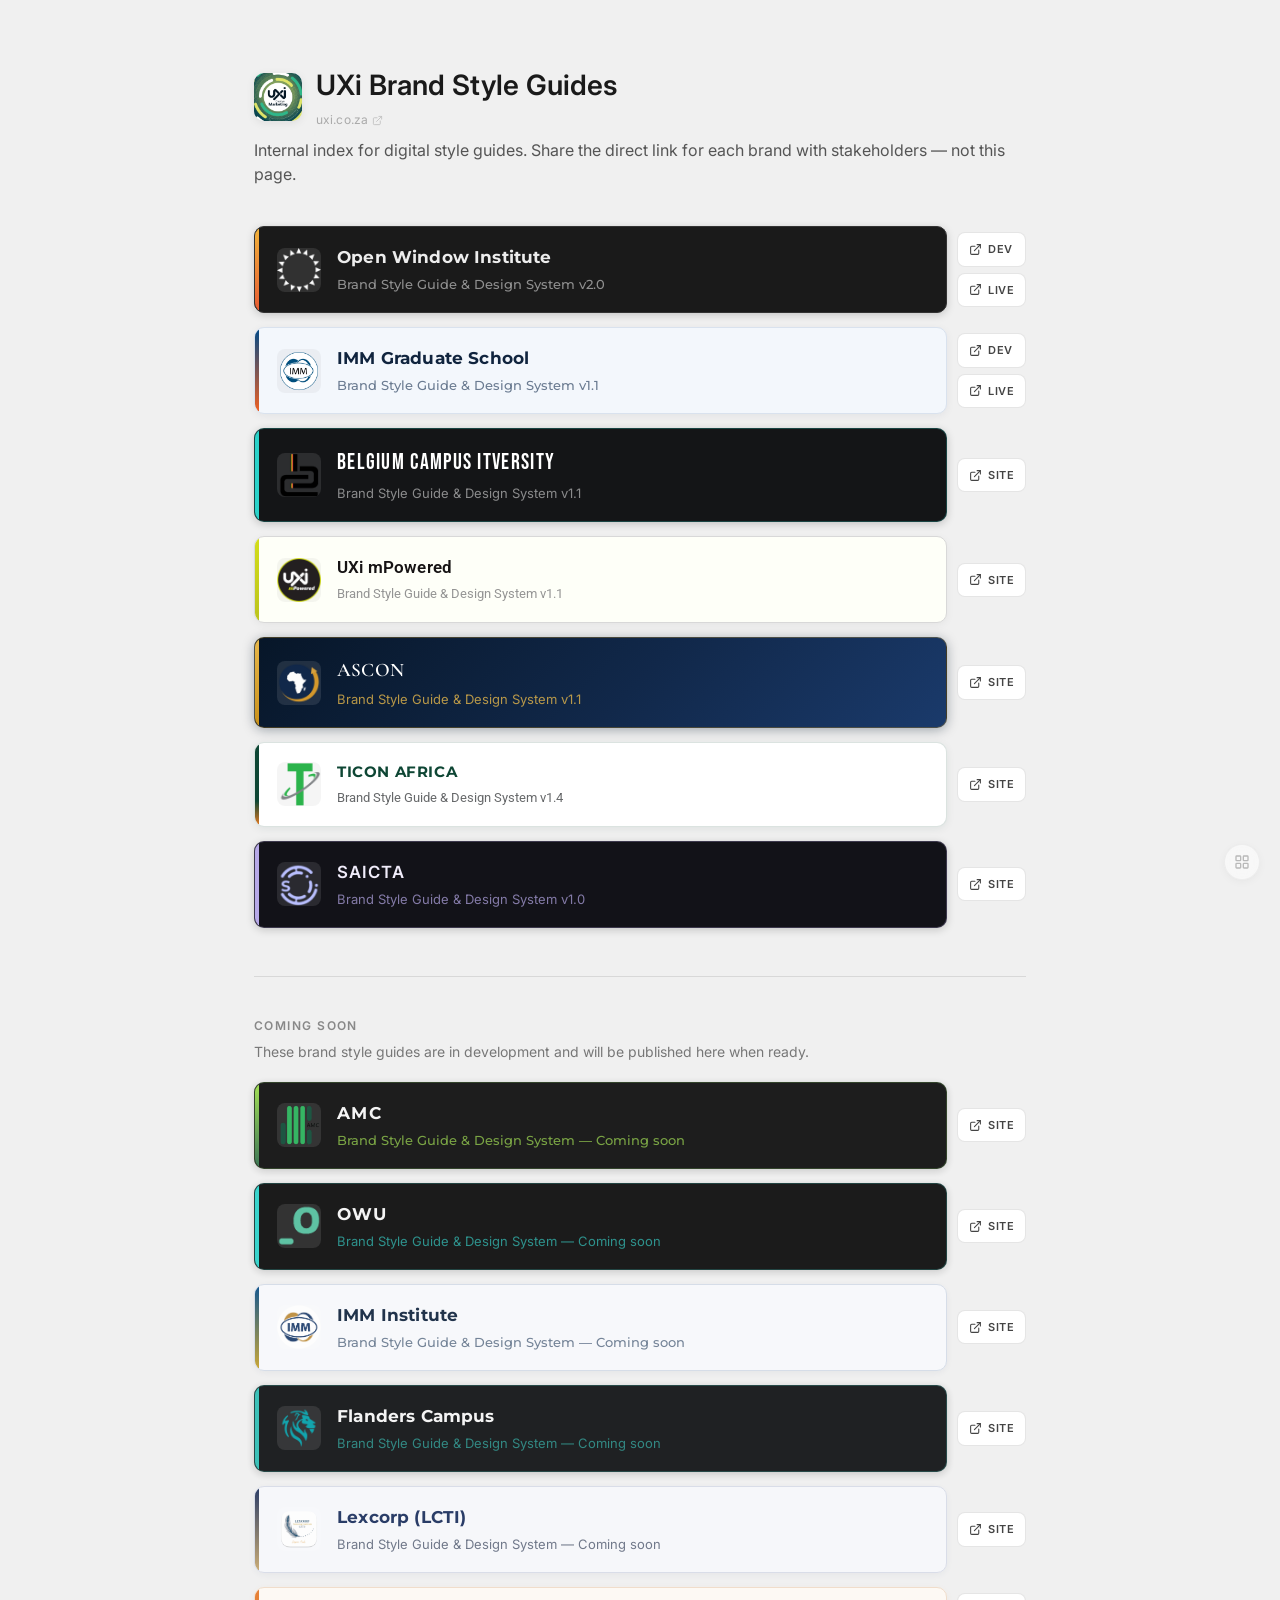
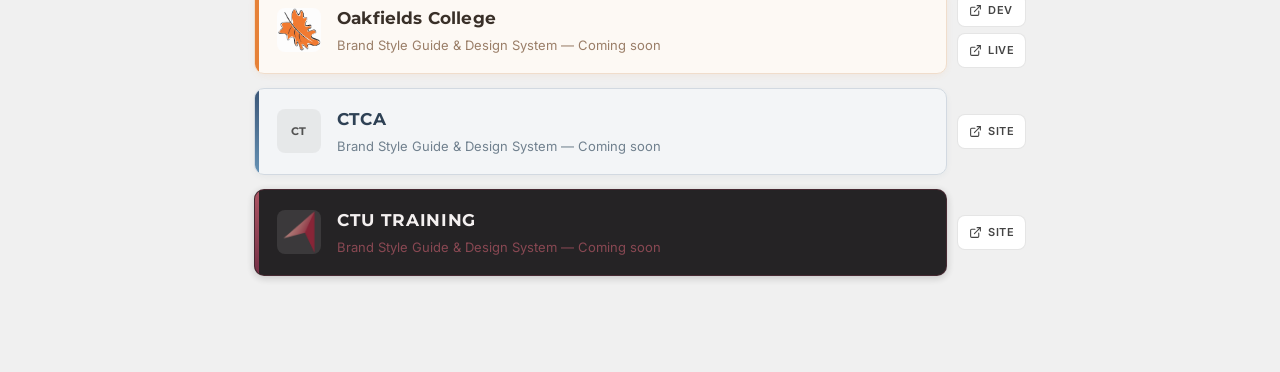
==== index.html @ 50d5faf9 "added saicta" ====
<!DOCTYPE html>
<html lang="en">
<head>
  <meta charset="UTF-8">
  <meta name="viewport" content="width=device-width, initial-scale=1.0">
  <title>UXi Brand Style Guides</title>
  <link rel="icon" type="image/jpeg" href="assets/favicons/UXi-Creative-Marketing-favicon.jpg">
  <link rel="stylesheet" href="shared/guide-switcher.css">
  <link rel="preconnect" href="https://fonts.googleapis.com">
  <link rel="preconnect" href="https://fonts.gstatic.com" crossorigin>
  <link href="https://fonts.googleapis.com/css2?family=Bebas+Neue&family=Cormorant+Garamond:wght@600&family=Inter:wght@400;500;600&family=Montserrat:wght@600;700&family=Roboto:wght@400;500&display=swap" rel="stylesheet">
  <link href="https://fonts.cdnfonts.com/css/lemon-milk" rel="stylesheet">
  <style>
    *,
    *::before,
    *::after {
      box-sizing: border-box;
    }

    body {
      margin: 0;
      min-height: 100vh;
      font-family: Inter, -apple-system, BlinkMacSystemFont, 'Segoe UI', Roboto, Helvetica, Arial, sans-serif;
      background: #f0f0f0;
      color: #1a1a1a;
      line-height: 1.5;
    }

    main {
      max-width: 820px;
      margin: 0 auto;
      padding: 64px 24px 96px;
    }

    h1 {
      font-size: 1.75rem;
      font-weight: 600;
      margin: 0;
    }

    .page-title {
      display: flex;
      align-items: center;
      gap: 14px;
      margin-bottom: 8px;
    }

    .page-title-text {
      min-width: 0;
    }

    .page-header-link {
      display: inline-flex;
      align-items: center;
      gap: 4px;
      margin-top: 3px;
      font-size: 0.75rem;
      font-weight: 400;
      color: #aaa;
      text-decoration: none;
      letter-spacing: 0.01em;
      transition: color 0.15s ease;
    }

    .page-header-link:hover,
    .page-header-link:focus-visible {
      color: #777;
      outline: none;
    }

    .page-header-link svg {
      width: 11px;
      height: 11px;
      opacity: 0.65;
    }

    .page-title-icon {
      flex-shrink: 0;
      width: 48px;
      height: 48px;
      object-fit: cover;
      border-radius: 10px;
      box-shadow: 0 2px 8px rgba(0, 0, 0, 0.08);
    }

    .lead {
      margin: 0 0 40px;
      color: #555;
      font-size: 1rem;
    }

    .guide-list {
      list-style: none;
      margin: 0;
      padding: 0;
      display: grid;
      gap: 14px;
    }

    .guide-row {
      display: flex;
      align-items: stretch;
      gap: 10px;
    }

    .guide-row .guide-card {
      flex: 1;
      min-width: 0;
    }

    .guide-site-links {
      display: flex;
      flex-direction: column;
      justify-content: center;
      gap: 6px;
      flex-shrink: 0;
    }

    .guide-site-link {
      display: inline-flex;
      align-items: center;
      gap: 6px;
      padding: 8px 11px;
      font-size: 0.6875rem;
      font-weight: 600;
      letter-spacing: 0.04em;
      text-transform: uppercase;
      color: #444;
      background: #fff;
      border: 1px solid rgba(0, 0, 0, 0.1);
      border-radius: 8px;
      text-decoration: none;
      white-space: nowrap;
      transition: border-color 0.15s ease, background 0.15s ease, box-shadow 0.15s ease;
    }

    .guide-site-link:hover,
    .guide-site-link:focus-visible {
      border-color: rgba(0, 0, 0, 0.18);
      background: #fafafa;
      box-shadow: 0 2px 8px rgba(0, 0, 0, 0.06);
      outline: none;
    }

    .guide-site-link svg {
      width: 13px;
      height: 13px;
      flex-shrink: 0;
    }

    @media (max-width: 560px) {
      .guide-row {
        flex-direction: column;
      }

      .guide-site-links {
        flex-direction: row;
        flex-wrap: wrap;
      }
    }

    .guide-card {
      position: relative;
      display: flex;
      align-items: center;
      gap: 16px;
      padding: 18px 22px 18px 22px;
      border-radius: 10px;
      color: inherit;
      text-decoration: none;
      overflow: hidden;
      transition: transform 0.18s ease, box-shadow 0.18s ease, border-color 0.18s ease;
    }

    .guide-card::before {
      content: '';
      position: absolute;
      left: 0;
      top: 0;
      bottom: 0;
      width: 4px;
    }

    .guide-card:hover,
    .guide-card:focus-visible {
      transform: translateY(-2px);
      outline: none;
    }

    .guide-card-icon {
      flex-shrink: 0;
      width: 44px;
      height: 44px;
      object-fit: contain;
      border-radius: 8px;
      background: rgba(255, 255, 255, 0.1);
    }

    .guide-card--imm .guide-card-icon,
    .guide-card--mpowered .guide-card-icon,
    .guide-card--ticon .guide-card-icon {
      background: rgba(0, 0, 0, 0.04);
    }

    .guide-card-body {
      min-width: 0;
    }

    .guide-card strong {
      display: block;
      font-size: 1.05rem;
      margin-bottom: 5px;
      letter-spacing: 0.01em;
    }

    .guide-card span {
      display: block;
      font-size: 0.8125rem;
      line-height: 1.45;
      opacity: 0.92;
    }

    /* Open Window Institute — dark creative, tech orange accent */
    .guide-card--owi {
      background: #1a1a1a;
      border: 1px solid #333;
      box-shadow: 0 2px 8px rgba(0, 0, 0, 0.18);
    }

    .guide-card--owi::before {
      background: linear-gradient(180deg, #f1b33a 0%, #e75a33 100%);
    }

    .guide-card--owi strong {
      font-family: Montserrat, sans-serif;
      font-weight: 700;
      color: #ededed;
    }

    .guide-card--owi span {
      color: #9a9a9a;
      font-family: Montserrat, sans-serif;
      font-weight: 500;
    }

    .guide-card--owi:hover,
    .guide-card--owi:focus-visible {
      border-color: #e75a33;
      box-shadow: 0 8px 24px rgba(231, 90, 51, 0.22);
    }

    /* IMM Graduate School — light academic, navy + orange */
    .guide-card--imm {
      background: #f3f7fc;
      border: 1px solid #d9e2ee;
      box-shadow: 0 2px 8px rgba(16, 36, 62, 0.06);
    }

    .guide-card--imm::before {
      background: linear-gradient(180deg, #004987 0%, #f26122 100%);
    }

    .guide-card--imm strong {
      font-family: Montserrat, sans-serif;
      font-weight: 700;
      color: #10243e;
    }

    .guide-card--imm span {
      color: #5f7188;
      font-family: Montserrat, sans-serif;
      font-weight: 500;
    }

    .guide-card--imm:hover,
    .guide-card--imm:focus-visible {
      border-color: #f26122;
      box-shadow: 0 8px 24px rgba(242, 97, 34, 0.14);
    }

    /* Belgium Campus iTversity — near-black, turquoise + yellow */
    .guide-card--bci {
      background: #141517;
      border: 1px solid rgba(42, 210, 201, 0.25);
      box-shadow: 0 2px 8px rgba(0, 0, 0, 0.2);
    }

    .guide-card--bci::before {
      background: #2ad2c9;
    }

    .guide-card--bci strong {
      font-family: 'Bebas Neue', Impact, sans-serif;
      font-weight: 400;
      font-size: 1.35rem;
      letter-spacing: 0.06em;
      text-transform: uppercase;
      color: #fff;
    }

    .guide-card--bci span {
      color: rgba(255, 255, 255, 0.55);
      font-family: Inter, sans-serif;
    }

    .guide-card--bci:hover,
    .guide-card--bci:focus-visible {
      border-color: #ffcb2f;
      box-shadow: 0 8px 24px rgba(42, 210, 201, 0.18);
    }

    /* UXi mPowered — porcelain + lemon-lime */
    .guide-card--mpowered {
      background: #fefff8;
      border: 1px solid #d8d8d8;
      box-shadow: 0 2px 8px rgba(22, 19, 20, 0.05);
    }

    .guide-card--mpowered::before {
      background: linear-gradient(180deg, #d3dd19 0%, #bbc31d 100%);
    }

    .guide-card--mpowered strong {
      font-family: 'Segoe UI', -apple-system, BlinkMacSystemFont, Roboto, sans-serif;
      font-weight: 600;
      color: #161314;
    }

    .guide-card--mpowered span {
      color: #8c8c8c;
      font-family: 'Segoe UI', -apple-system, BlinkMacSystemFont, Roboto, sans-serif;
    }

    .guide-card--mpowered:hover,
    .guide-card--mpowered:focus-visible {
      border-color: #d3dd19;
      box-shadow: 0 8px 24px rgba(211, 221, 25, 0.2);
    }

    /* ASCON — deep navy + continental gold */
    .guide-card--ascon {
      background: linear-gradient(135deg, #071628 0%, #11284a 55%, #1a3a6b 100%);
      border: 1px solid rgba(201, 145, 26, 0.3);
      box-shadow: 0 2px 12px rgba(7, 22, 40, 0.35);
    }

    .guide-card--ascon::before {
      background: linear-gradient(180deg, #e8b84b 0%, #c9911a 100%);
    }

    .guide-card--ascon strong {
      font-family: 'Cormorant Garamond', Georgia, serif;
      font-weight: 600;
      font-size: 1.2rem;
      color: #fff;
    }

    .guide-card--ascon span {
      color: rgba(232, 184, 75, 0.85);
      font-family: Inter, sans-serif;
    }

    .guide-card--ascon:hover,
    .guide-card--ascon:focus-visible {
      border-color: #c9911a;
      box-shadow: 0 8px 28px rgba(201, 145, 26, 0.25);
    }

    /* TICON Africa — forest green + accent orange */
    .guide-card--ticon {
      background: #fff;
      border: 1px solid rgba(14, 70, 52, 0.15);
      box-shadow: 0 2px 8px rgba(14, 70, 52, 0.08);
    }

    .guide-card--ticon::before {
      background: linear-gradient(180deg, #0e4634 70%, #ea7b21 100%);
    }

    .guide-card--ticon strong {
      font-family: 'Lemon Milk', Montserrat, sans-serif;
      font-weight: 700;
      font-size: 0.95rem;
      letter-spacing: 0.04em;
      text-transform: uppercase;
      color: #0e4634;
    }

    .guide-card--ticon span {
      color: #5a5c5e;
      font-family: Roboto, sans-serif;
    }

    .guide-card--ticon:hover,
    .guide-card--ticon:focus-visible {
      border-color: #23b057;
      box-shadow: 0 8px 24px rgba(14, 70, 52, 0.14);
    }

    .coming-soon {
      margin-top: 48px;
      padding-top: 40px;
      border-top: 1px solid rgba(0, 0, 0, 0.1);
    }

    .coming-soon-heading {
      font-size: 0.75rem;
      font-weight: 600;
      letter-spacing: 0.12em;
      text-transform: uppercase;
      color: #888;
      margin: 0 0 6px;
    }

    .coming-soon-lead {
      margin: 0 0 20px;
      font-size: 0.875rem;
      color: #777;
    }

    .guide-card--disabled {
      cursor: default;
      opacity: 0.92;
    }

    .guide-card--disabled:hover,
    .guide-card--disabled:focus-visible {
      transform: none;
    }

    /* AMC — dark + lime green bars */
    .guide-card--amc {
      background: #0c0c0c;
      border: 1px solid rgba(126, 217, 87, 0.2);
      box-shadow: 0 2px 8px rgba(0, 0, 0, 0.18);
    }

    .guide-card--amc::before {
      background: linear-gradient(180deg, #9ee04a 0%, #2d6b4a 100%);
    }

    .guide-card--amc strong {
      font-family: Montserrat, sans-serif;
      font-weight: 700;
      letter-spacing: 0.08em;
      text-transform: uppercase;
      color: #f5f5f5;
    }

    .guide-card--amc span {
      color: rgba(158, 224, 74, 0.75);
      font-family: Montserrat, sans-serif;
      font-weight: 500;
    }

    /* OWU — dark + turquoise */
    .guide-card--owu {
      background: #0a0a0a;
      border: 1px solid rgba(42, 210, 201, 0.22);
      box-shadow: 0 2px 8px rgba(0, 0, 0, 0.18);
    }

    .guide-card--owu::before {
      background: #2ad2c9;
    }

    .guide-card--owu strong {
      font-family: Montserrat, sans-serif;
      font-weight: 700;
      letter-spacing: 0.06em;
      text-transform: uppercase;
      color: #f5f5f5;
    }

    .guide-card--owu span {
      color: rgba(42, 210, 201, 0.7);
      font-family: Inter, sans-serif;
    }

    /* Lexcorp (LCTI) — navy + gold */
    .guide-card--lexcorp {
      background: #f7f8fb;
      border: 1px solid #d8dce8;
      box-shadow: 0 2px 8px rgba(26, 46, 92, 0.06);
    }

    .guide-card--lexcorp::before {
      background: linear-gradient(180deg, #1a2e5c 0%, #c9a86c 100%);
    }

    .guide-card--lexcorp strong {
      font-family: Montserrat, sans-serif;
      font-weight: 700;
      color: #1a2e5c;
    }

    .guide-card--lexcorp span {
      color: #5a6478;
      font-family: Inter, sans-serif;
    }

    /* IMM Institute — navy + gold */
    .guide-card--immi {
      background: #f8f9fc;
      border: 1px solid #d4dce8;
      box-shadow: 0 2px 8px rgba(16, 36, 62, 0.06);
    }

    .guide-card--immi::before {
      background: linear-gradient(180deg, #004987 0%, #c9a227 100%);
    }

    .guide-card--immi strong {
      font-family: Montserrat, sans-serif;
      font-weight: 700;
      color: #10243e;
    }

    .guide-card--immi span {
      color: #5f7188;
      font-family: Montserrat, sans-serif;
      font-weight: 500;
    }

    /* SAICTA — dark + lavender */
    .guide-card--saicta {
      background: #121218;
      border: 1px solid rgba(183, 169, 232, 0.25);
      box-shadow: 0 2px 8px rgba(0, 0, 0, 0.18);
    }

    .guide-card--saicta::before {
      background: #b7a9e8;
    }

    .guide-card--saicta strong {
      font-family: Inter, sans-serif;
      font-weight: 600;
      letter-spacing: 0.06em;
      text-transform: uppercase;
      color: #f0ecfa;
    }

    .guide-card--saicta span {
      color: rgba(183, 169, 232, 0.75);
      font-family: Inter, sans-serif;
    }

    .guide-card--saicta:hover,
    .guide-card--saicta:focus-visible {
      border-color: #b7a9e8;
      box-shadow: 0 8px 24px rgba(183, 169, 232, 0.18);
    }

    /* Flanders Campus — dark + teal */
    .guide-card--flanders {
      background: #0e1012;
      border: 1px solid rgba(45, 190, 180, 0.25);
      box-shadow: 0 2px 8px rgba(0, 0, 0, 0.2);
    }

    .guide-card--flanders::before {
      background: #2dbeb4;
    }

    .guide-card--flanders strong {
      font-family: Montserrat, sans-serif;
      font-weight: 700;
      color: #f5f5f5;
    }

    .guide-card--flanders span {
      color: rgba(45, 190, 180, 0.7);
      font-family: Inter, sans-serif;
    }

    /* Oakfields College — warm + orange */
    .guide-card--oakfields {
      background: #fffaf5;
      border: 1px solid #f0dcc8;
      box-shadow: 0 2px 8px rgba(230, 120, 40, 0.08);
    }

    .guide-card--oakfields::before {
      background: #e67828;
    }

    .guide-card--oakfields strong {
      font-family: Montserrat, sans-serif;
      font-weight: 700;
      color: #2a2018;
    }

    .guide-card--oakfields span {
      color: #8a6a50;
      font-family: Inter, sans-serif;
    }

    .guide-card-icon--initial {
      display: flex;
      align-items: center;
      justify-content: center;
      font-family: Montserrat, sans-serif;
      font-size: 0.6875rem;
      font-weight: 700;
      letter-spacing: 0.03em;
      color: #444;
      background: rgba(0, 0, 0, 0.06);
    }

    /* CTCA — slate institutional */
    .guide-card--ctca {
      background: #f4f6f8;
      border: 1px solid #d0d8e0;
      box-shadow: 0 2px 8px rgba(40, 60, 80, 0.06);
    }

    .guide-card--ctca::before {
      background: linear-gradient(180deg, #2c4a6e 0%, #5a8ab0 100%);
    }

    .guide-card--ctca strong {
      font-family: Montserrat, sans-serif;
      font-weight: 700;
      color: #1e3348;
    }

    .guide-card--ctca span {
      color: #5a6d7d;
      font-family: Inter, sans-serif;
    }

    /* CTU Training — dark + burgundy */
    .guide-card--ctu {
      background: #141214;
      border: 1px solid rgba(139, 41, 66, 0.3);
      box-shadow: 0 2px 8px rgba(0, 0, 0, 0.2);
    }

    .guide-card--ctu::before {
      background: linear-gradient(180deg, #a84858 0%, #6b2038 100%);
    }

    .guide-card--ctu strong {
      font-family: Montserrat, sans-serif;
      font-weight: 700;
      letter-spacing: 0.04em;
      text-transform: uppercase;
      color: #f5f0f1;
    }

    .guide-card--ctu span {
      color: rgba(168, 72, 88, 0.8);
      font-family: Inter, sans-serif;
    }
  </style>
</head>
<body>
  <main>
    <div class="page-title">
      <img class="page-title-icon" src="assets/favicons/UXi-Creative-Marketing-favicon.jpg" alt="" width="48" height="48">
      <div class="page-title-text">
        <h1>UXi Brand Style Guides</h1>
        <a class="page-header-link" href="https://uxi.co.za/" target="_blank" rel="noopener noreferrer" title="Open uxi.co.za in new tab">
          uxi.co.za
          <svg xmlns="http://www.w3.org/2000/svg" viewBox="0 0 24 24" fill="none" stroke="currentColor" stroke-width="2" stroke-linecap="round" stroke-linejoin="round" aria-hidden="true"><path d="M18 13v6a2 2 0 0 1-2 2H5a2 2 0 0 1-2-2V8a2 2 0 0 1 2-2h6"/><polyline points="15 3 21 3 21 9"/><line x1="10" y1="14" x2="21" y2="3"/></svg>
        </a>
      </div>
    </div>
    <p class="lead">Internal index for digital style guides. Share the direct link for each brand with stakeholders — not this page.</p>
    <ul class="guide-list">
      <li class="guide-row">
        <a class="guide-card guide-card--owi" href="OWI-style-guide/">
          <img class="guide-card-icon" src="assets/favicons/OWI-favicon.png" alt="" width="44" height="44">
          <div class="guide-card-body">
            <strong>Open Window Institute</strong>
            <span>Brand Style Guide &amp; Design System v2.0</span>
          </div>
        </a>
        <div class="guide-site-links">
          <a class="guide-site-link" href="https://ow.uxidevelopment.co.za/" target="_blank" rel="noopener noreferrer" title="Open OWI dev site in new tab">
            <svg xmlns="http://www.w3.org/2000/svg" viewBox="0 0 24 24" fill="none" stroke="currentColor" stroke-width="2" stroke-linecap="round" stroke-linejoin="round" aria-hidden="true"><path d="M18 13v6a2 2 0 0 1-2 2H5a2 2 0 0 1-2-2V8a2 2 0 0 1 2-2h6"/><polyline points="15 3 21 3 21 9"/><line x1="10" y1="14" x2="21" y2="3"/></svg>
            Dev
          </a>
          <a class="guide-site-link" href="https://www.openwindow.co.za/" target="_blank" rel="noopener noreferrer" title="Open OWI live site in new tab">
            <svg xmlns="http://www.w3.org/2000/svg" viewBox="0 0 24 24" fill="none" stroke="currentColor" stroke-width="2" stroke-linecap="round" stroke-linejoin="round" aria-hidden="true"><path d="M18 13v6a2 2 0 0 1-2 2H5a2 2 0 0 1-2-2V8a2 2 0 0 1 2-2h6"/><polyline points="15 3 21 3 21 9"/><line x1="10" y1="14" x2="21" y2="3"/></svg>
            Live
          </a>
        </div>
      </li>
      <li class="guide-row">
        <a class="guide-card guide-card--imm" href="IMM-GS-style-guide/">
          <img class="guide-card-icon" src="assets/favicons/IMM-GS-favicon.png" alt="" width="44" height="44">
          <div class="guide-card-body">
            <strong>IMM Graduate School</strong>
            <span>Brand Style Guide &amp; Design System v1.1</span>
          </div>
        </a>
        <div class="guide-site-links">
          <a class="guide-site-link" href="https://imm.uxidevelopment.co.za/" target="_blank" rel="noopener noreferrer" title="Open IMM dev site in new tab">
            <svg xmlns="http://www.w3.org/2000/svg" viewBox="0 0 24 24" fill="none" stroke="currentColor" stroke-width="2" stroke-linecap="round" stroke-linejoin="round" aria-hidden="true"><path d="M18 13v6a2 2 0 0 1-2 2H5a2 2 0 0 1-2-2V8a2 2 0 0 1 2-2h6"/><polyline points="15 3 21 3 21 9"/><line x1="10" y1="14" x2="21" y2="3"/></svg>
            Dev
          </a>
          <a class="guide-site-link" href="https://imm.ac.za/" target="_blank" rel="noopener noreferrer" title="Open IMM live site in new tab">
            <svg xmlns="http://www.w3.org/2000/svg" viewBox="0 0 24 24" fill="none" stroke="currentColor" stroke-width="2" stroke-linecap="round" stroke-linejoin="round" aria-hidden="true"><path d="M18 13v6a2 2 0 0 1-2 2H5a2 2 0 0 1-2-2V8a2 2 0 0 1 2-2h6"/><polyline points="15 3 21 3 21 9"/><line x1="10" y1="14" x2="21" y2="3"/></svg>
            Live
          </a>
        </div>
      </li>
      <li class="guide-row">
        <a class="guide-card guide-card--bci" href="BCi-style-guide/">
          <img class="guide-card-icon" src="assets/favicons/BCi-favicon.png" alt="" width="44" height="44">
          <div class="guide-card-body">
            <strong>Belgium Campus iTversity</strong>
            <span>Brand Style Guide &amp; Design System v1.1</span>
          </div>
        </a>
        <div class="guide-site-links">
          <a class="guide-site-link" href="https://www.belgiumcampus.ac.za/" target="_blank" rel="noopener noreferrer" title="Open Belgium Campus website in new tab">
            <svg xmlns="http://www.w3.org/2000/svg" viewBox="0 0 24 24" fill="none" stroke="currentColor" stroke-width="2" stroke-linecap="round" stroke-linejoin="round" aria-hidden="true"><path d="M18 13v6a2 2 0 0 1-2 2H5a2 2 0 0 1-2-2V8a2 2 0 0 1 2-2h6"/><polyline points="15 3 21 3 21 9"/><line x1="10" y1="14" x2="21" y2="3"/></svg>
            Site
          </a>
        </div>
      </li>
      <li class="guide-row">
        <a class="guide-card guide-card--mpowered" href="mPowered-style-guide/">
          <img class="guide-card-icon" src="assets/favicons/mPowered-favicon.png" alt="" width="44" height="44">
          <div class="guide-card-body">
            <strong>UXi mPowered</strong>
            <span>Brand Style Guide &amp; Design System v1.1</span>
          </div>
        </a>
        <div class="guide-site-links">
          <a class="guide-site-link" href="https://uxi-mpowered.co.za/" target="_blank" rel="noopener noreferrer" title="Open UXi mPowered website in new tab">
            <svg xmlns="http://www.w3.org/2000/svg" viewBox="0 0 24 24" fill="none" stroke="currentColor" stroke-width="2" stroke-linecap="round" stroke-linejoin="round" aria-hidden="true"><path d="M18 13v6a2 2 0 0 1-2 2H5a2 2 0 0 1-2-2V8a2 2 0 0 1 2-2h6"/><polyline points="15 3 21 3 21 9"/><line x1="10" y1="14" x2="21" y2="3"/></svg>
            Site
          </a>
        </div>
      </li>
      <li class="guide-row">
        <a class="guide-card guide-card--ascon" href="ASCON-style-guide/">
          <img class="guide-card-icon" src="assets/favicons/ASCON-favicon.png" alt="" width="44" height="44">
          <div class="guide-card-body">
            <strong>ASCON</strong>
            <span>Brand Style Guide &amp; Design System v1.1</span>
          </div>
        </a>
        <div class="guide-site-links">
          <a class="guide-site-link" href="https://asconafrica.org/" target="_blank" rel="noopener noreferrer" title="Open ASCON website in new tab">
            <svg xmlns="http://www.w3.org/2000/svg" viewBox="0 0 24 24" fill="none" stroke="currentColor" stroke-width="2" stroke-linecap="round" stroke-linejoin="round" aria-hidden="true"><path d="M18 13v6a2 2 0 0 1-2 2H5a2 2 0 0 1-2-2V8a2 2 0 0 1 2-2h6"/><polyline points="15 3 21 3 21 9"/><line x1="10" y1="14" x2="21" y2="3"/></svg>
            Site
          </a>
        </div>
      </li>
      <li class="guide-row">
        <a class="guide-card guide-card--ticon" href="TICON-Africa-style-guide/">
          <img class="guide-card-icon" src="assets/favicons/TICON-Africa-favicon.png" alt="" width="44" height="44">
          <div class="guide-card-body">
            <strong>TICON Africa</strong>
            <span>Brand Style Guide &amp; Design System v1.4</span>
          </div>
        </a>
        <div class="guide-site-links">
          <a class="guide-site-link" href="https://ticonafrica.org/" target="_blank" rel="noopener noreferrer" title="Open TICON Africa website in new tab">
            <svg xmlns="http://www.w3.org/2000/svg" viewBox="0 0 24 24" fill="none" stroke="currentColor" stroke-width="2" stroke-linecap="round" stroke-linejoin="round" aria-hidden="true"><path d="M18 13v6a2 2 0 0 1-2 2H5a2 2 0 0 1-2-2V8a2 2 0 0 1 2-2h6"/><polyline points="15 3 21 3 21 9"/><line x1="10" y1="14" x2="21" y2="3"/></svg>
            Site
          </a>
        </div>
      </li>
      <li class="guide-row">
        <a class="guide-card guide-card--saicta" href="SAICTA-style-guide/">
          <img class="guide-card-icon" src="assets/favicons/SAICTA-favicoon.png" alt="" width="44" height="44">
          <div class="guide-card-body">
            <strong>SAICTA</strong>
            <span>Brand Style Guide &amp; Design System v1.0</span>
          </div>
        </a>
        <div class="guide-site-links">
          <a class="guide-site-link" href="https://www.saicta.org/" target="_blank" rel="noopener noreferrer" title="Open SAICTA website in new tab">
            <svg xmlns="http://www.w3.org/2000/svg" viewBox="0 0 24 24" fill="none" stroke="currentColor" stroke-width="2" stroke-linecap="round" stroke-linejoin="round" aria-hidden="true"><path d="M18 13v6a2 2 0 0 1-2 2H5a2 2 0 0 1-2-2V8a2 2 0 0 1 2-2h6"/><polyline points="15 3 21 3 21 9"/><line x1="10" y1="14" x2="21" y2="3"/></svg>
            Site
          </a>
        </div>
      </li>
    </ul>

    <section class="coming-soon" aria-labelledby="coming-soon-heading">
      <h2 class="coming-soon-heading" id="coming-soon-heading">Coming Soon</h2>
      <p class="coming-soon-lead">These brand style guides are in development and will be published here when ready.</p>
      <ul class="guide-list">
        <li class="guide-row">
          <div class="guide-card guide-card--amc guide-card--disabled" aria-disabled="true">
            <img class="guide-card-icon" src="assets/favicons/AMC-favicon.png" alt="" width="44" height="44">
            <div class="guide-card-body">
              <strong>AMC</strong>
              <span>Brand Style Guide &amp; Design System — Coming soon</span>
            </div>
          </div>
          <div class="guide-site-links">
            <a class="guide-site-link" href="https://africanmarketingconfederation.org/" target="_blank" rel="noopener noreferrer" title="Open AMC website in new tab">
              <svg xmlns="http://www.w3.org/2000/svg" viewBox="0 0 24 24" fill="none" stroke="currentColor" stroke-width="2" stroke-linecap="round" stroke-linejoin="round" aria-hidden="true"><path d="M18 13v6a2 2 0 0 1-2 2H5a2 2 0 0 1-2-2V8a2 2 0 0 1 2-2h6"/><polyline points="15 3 21 3 21 9"/><line x1="10" y1="14" x2="21" y2="3"/></svg>
              Site
            </a>
          </div>
        </li>
        <li class="guide-row">
          <div class="guide-card guide-card--owu guide-card--disabled" aria-disabled="true">
            <img class="guide-card-icon" src="assets/favicons/OWU-favicon.png" alt="" width="44" height="44">
            <div class="guide-card-body">
              <strong>OWU</strong>
              <span>Brand Style Guide &amp; Design System — Coming soon</span>
            </div>
          </div>
          <div class="guide-site-links">
            <a class="guide-site-link" href="https://owu.edu.zm/" target="_blank" rel="noopener noreferrer" title="Open OWU website in new tab">
              <svg xmlns="http://www.w3.org/2000/svg" viewBox="0 0 24 24" fill="none" stroke="currentColor" stroke-width="2" stroke-linecap="round" stroke-linejoin="round" aria-hidden="true"><path d="M18 13v6a2 2 0 0 1-2 2H5a2 2 0 0 1-2-2V8a2 2 0 0 1 2-2h6"/><polyline points="15 3 21 3 21 9"/><line x1="10" y1="14" x2="21" y2="3"/></svg>
              Site
            </a>
          </div>
        </li>
        <li class="guide-row">
          <div class="guide-card guide-card--immi guide-card--disabled" aria-disabled="true">
            <img class="guide-card-icon" src="assets/favicons/IMM-I-favicon.png" alt="" width="44" height="44">
            <div class="guide-card-body">
              <strong>IMM Institute</strong>
              <span>Brand Style Guide &amp; Design System — Coming soon</span>
            </div>
          </div>
          <div class="guide-site-links">
            <a class="guide-site-link" href="https://imminstitute.co.za/" target="_blank" rel="noopener noreferrer" title="Open IMM Institute website in new tab">
              <svg xmlns="http://www.w3.org/2000/svg" viewBox="0 0 24 24" fill="none" stroke="currentColor" stroke-width="2" stroke-linecap="round" stroke-linejoin="round" aria-hidden="true"><path d="M18 13v6a2 2 0 0 1-2 2H5a2 2 0 0 1-2-2V8a2 2 0 0 1 2-2h6"/><polyline points="15 3 21 3 21 9"/><line x1="10" y1="14" x2="21" y2="3"/></svg>
              Site
            </a>
          </div>
        </li>
        <li class="guide-row">
          <div class="guide-card guide-card--flanders guide-card--disabled" aria-disabled="true">
            <img class="guide-card-icon" src="assets/favicons/Flanders-Campus-favicon.png" alt="" width="44" height="44">
            <div class="guide-card-body">
              <strong>Flanders Campus</strong>
              <span>Brand Style Guide &amp; Design System — Coming soon</span>
            </div>
          </div>
          <div class="guide-site-links">
            <a class="guide-site-link" href="https://flanderscampus.co.za/" target="_blank" rel="noopener noreferrer" title="Open Flanders Campus website in new tab">
              <svg xmlns="http://www.w3.org/2000/svg" viewBox="0 0 24 24" fill="none" stroke="currentColor" stroke-width="2" stroke-linecap="round" stroke-linejoin="round" aria-hidden="true"><path d="M18 13v6a2 2 0 0 1-2 2H5a2 2 0 0 1-2-2V8a2 2 0 0 1 2-2h6"/><polyline points="15 3 21 3 21 9"/><line x1="10" y1="14" x2="21" y2="3"/></svg>
              Site
            </a>
          </div>
        </li>
        <li class="guide-row">
          <div class="guide-card guide-card--lexcorp guide-card--disabled" aria-disabled="true">
            <img class="guide-card-icon" src="assets/favicons/Lexcorp-favicon.png" alt="" width="44" height="44">
            <div class="guide-card-body">
              <strong>Lexcorp (LCTI)</strong>
              <span>Brand Style Guide &amp; Design System — Coming soon</span>
            </div>
          </div>
          <div class="guide-site-links">
            <a class="guide-site-link" href="https://www.lcti.mu/" target="_blank" rel="noopener noreferrer" title="Open Lexcorp (LCTI) website in new tab">
              <svg xmlns="http://www.w3.org/2000/svg" viewBox="0 0 24 24" fill="none" stroke="currentColor" stroke-width="2" stroke-linecap="round" stroke-linejoin="round" aria-hidden="true"><path d="M18 13v6a2 2 0 0 1-2 2H5a2 2 0 0 1-2-2V8a2 2 0 0 1 2-2h6"/><polyline points="15 3 21 3 21 9"/><line x1="10" y1="14" x2="21" y2="3"/></svg>
              Site
            </a>
          </div>
        </li>
        <li class="guide-row">
          <div class="guide-card guide-card--oakfields guide-card--disabled" aria-disabled="true">
            <img class="guide-card-icon" src="assets/favicons/Oakfields-College-favicon.png" alt="" width="44" height="44">
            <div class="guide-card-body">
              <strong>Oakfields College</strong>
              <span>Brand Style Guide &amp; Design System — Coming soon</span>
            </div>
          </div>
          <div class="guide-site-links">
            <a class="guide-site-link" href="https://oakfields.uxidevelopment.co.za/" target="_blank" rel="noopener noreferrer" title="Open Oakfields dev site in new tab">
              <svg xmlns="http://www.w3.org/2000/svg" viewBox="0 0 24 24" fill="none" stroke="currentColor" stroke-width="2" stroke-linecap="round" stroke-linejoin="round" aria-hidden="true"><path d="M18 13v6a2 2 0 0 1-2 2H5a2 2 0 0 1-2-2V8a2 2 0 0 1 2-2h6"/><polyline points="15 3 21 3 21 9"/><line x1="10" y1="14" x2="21" y2="3"/></svg>
              Dev
            </a>
            <a class="guide-site-link" href="https://www.oakfieldscollege.co.za/" target="_blank" rel="noopener noreferrer" title="Open Oakfields live site in new tab">
              <svg xmlns="http://www.w3.org/2000/svg" viewBox="0 0 24 24" fill="none" stroke="currentColor" stroke-width="2" stroke-linecap="round" stroke-linejoin="round" aria-hidden="true"><path d="M18 13v6a2 2 0 0 1-2 2H5a2 2 0 0 1-2-2V8a2 2 0 0 1 2-2h6"/><polyline points="15 3 21 3 21 9"/><line x1="10" y1="14" x2="21" y2="3"/></svg>
              Live
            </a>
          </div>
        </li>
        <li class="guide-row">
          <div class="guide-card guide-card--ctca guide-card--disabled" aria-disabled="true">
            <div class="guide-card-icon guide-card-icon--initial" aria-hidden="true">CT</div>
            <div class="guide-card-body">
              <strong>CTCA</strong>
              <span>Brand Style Guide &amp; Design System — Coming soon</span>
            </div>
          </div>
          <div class="guide-site-links">
            <a class="guide-site-link" href="https://ctca.ac.za/" target="_blank" rel="noopener noreferrer" title="Open CTCA website in new tab">
              <svg xmlns="http://www.w3.org/2000/svg" viewBox="0 0 24 24" fill="none" stroke="currentColor" stroke-width="2" stroke-linecap="round" stroke-linejoin="round" aria-hidden="true"><path d="M18 13v6a2 2 0 0 1-2 2H5a2 2 0 0 1-2-2V8a2 2 0 0 1 2-2h6"/><polyline points="15 3 21 3 21 9"/><line x1="10" y1="14" x2="21" y2="3"/></svg>
              Site
            </a>
          </div>
        </li>
        <li class="guide-row">
          <div class="guide-card guide-card--ctu guide-card--disabled" aria-disabled="true">
            <img class="guide-card-icon" src="assets/favicons/CTU-favicon.png" alt="" width="44" height="44">
            <div class="guide-card-body">
              <strong>CTU Training</strong>
              <span>Brand Style Guide &amp; Design System — Coming soon</span>
            </div>
          </div>
          <div class="guide-site-links">
            <a class="guide-site-link" href="https://ctutraining.ac.za/" target="_blank" rel="noopener noreferrer" title="Open CTU Training website in new tab">
              <svg xmlns="http://www.w3.org/2000/svg" viewBox="0 0 24 24" fill="none" stroke="currentColor" stroke-width="2" stroke-linecap="round" stroke-linejoin="round" aria-hidden="true"><path d="M18 13v6a2 2 0 0 1-2 2H5a2 2 0 0 1-2-2V8a2 2 0 0 1 2-2h6"/><polyline points="15 3 21 3 21 9"/><line x1="10" y1="14" x2="21" y2="3"/></svg>
              Site
            </a>
          </div>
        </li>
      </ul>
    </section>
  </main>
  <script src="shared/guide-switcher.js" defer></script>
</body>
</html>
---- shared/guide-switcher.css ----
/* UXi Style Guide Switcher — neutral host chrome, not part of any brand system */

.guide-switcher {
  position: fixed;
  bottom: 20px;
  right: 20px;
  z-index: 99999;
  font-family: -apple-system, BlinkMacSystemFont, 'Segoe UI', Roboto, Helvetica, Arial, sans-serif;
  font-size: 13px;
  line-height: 1.4;
}

.guide-switcher-trigger {
  display: flex;
  align-items: center;
  justify-content: center;
  width: 36px;
  height: 36px;
  padding: 0;
  border: 1px solid rgba(0, 0, 0, 0.08);
  border-radius: 50%;
  background: rgba(255, 255, 255, 0.92);
  color: rgba(0, 0, 0, 0.45);
  cursor: pointer;
  box-shadow: 0 2px 8px rgba(0, 0, 0, 0.08);
  backdrop-filter: blur(8px);
  -webkit-backdrop-filter: blur(8px);
  transition: opacity 0.2s ease, color 0.2s ease, box-shadow 0.2s ease, transform 0.15s ease;
  opacity: 0.55;
}

.guide-switcher:hover .guide-switcher-trigger,
.guide-switcher:focus-within .guide-switcher-trigger,
.guide-switcher-trigger:focus-visible {
  opacity: 1;
  color: rgba(0, 0, 0, 0.75);
  box-shadow: 0 4px 14px rgba(0, 0, 0, 0.12);
  outline: none;
}

.guide-switcher-trigger:active {
  transform: scale(0.96);
}

.guide-switcher-trigger svg {
  width: 16px;
  height: 16px;
  pointer-events: none;
}

.guide-switcher-menu {
  position: absolute;
  bottom: calc(100% + 8px);
  right: 0;
  min-width: 200px;
  margin: 0;
  padding: 6px 0;
  list-style: none;
  background: rgba(255, 255, 255, 0.97);
  border: 1px solid rgba(0, 0, 0, 0.08);
  border-radius: 10px;
  box-shadow: 0 8px 28px rgba(0, 0, 0, 0.12);
  backdrop-filter: blur(12px);
  -webkit-backdrop-filter: blur(12px);
  opacity: 0;
  visibility: hidden;
  transform: translateY(6px);
  transition: opacity 0.18s ease, transform 0.18s ease, visibility 0.18s;
}

.guide-switcher.is-open .guide-switcher-menu {
  opacity: 1;
  visibility: visible;
  transform: translateY(0);
}

.guide-switcher-menu-label {
  padding: 6px 14px 4px;
  font-size: 10px;
  font-weight: 600;
  letter-spacing: 0.08em;
  text-transform: uppercase;
  color: rgba(0, 0, 0, 0.35);
}

.guide-switcher-menu-divider {
  height: 1px;
  margin: 4px 10px;
  background: rgba(0, 0, 0, 0.08);
  list-style: none;
}

.guide-switcher-menu a {
  display: block;
  padding: 8px 14px;
  color: rgba(0, 0, 0, 0.72);
  text-decoration: none;
  transition: background 0.12s ease, color 0.12s ease;
}

.guide-switcher-menu a:hover,
.guide-switcher-menu a:focus-visible {
  background: rgba(0, 0, 0, 0.04);
  color: rgba(0, 0, 0, 0.9);
  outline: none;
}

.guide-switcher-menu a.is-current {
  font-weight: 600;
  color: rgba(0, 0, 0, 0.9);
  pointer-events: none;
}

.guide-switcher-menu a.is-current::before {
  content: '';
  display: inline-block;
  width: 6px;
  height: 6px;
  margin-right: 8px;
  border-radius: 50%;
  background: rgba(0, 0, 0, 0.35);
  vertical-align: middle;
  position: relative;
  top: -1px;
}

@media (prefers-reduced-motion: reduce) {
  .guide-switcher-trigger,
  .guide-switcher-menu {
    transition: none;
  }
}

@media print {
  .guide-switcher {
    display: none !important;
  }
}

@media (max-width: 480px) {
  .guide-switcher {
    bottom: 14px;
    right: 14px;
  }

  .guide-switcher-menu {
    min-width: 180px;
  }
}
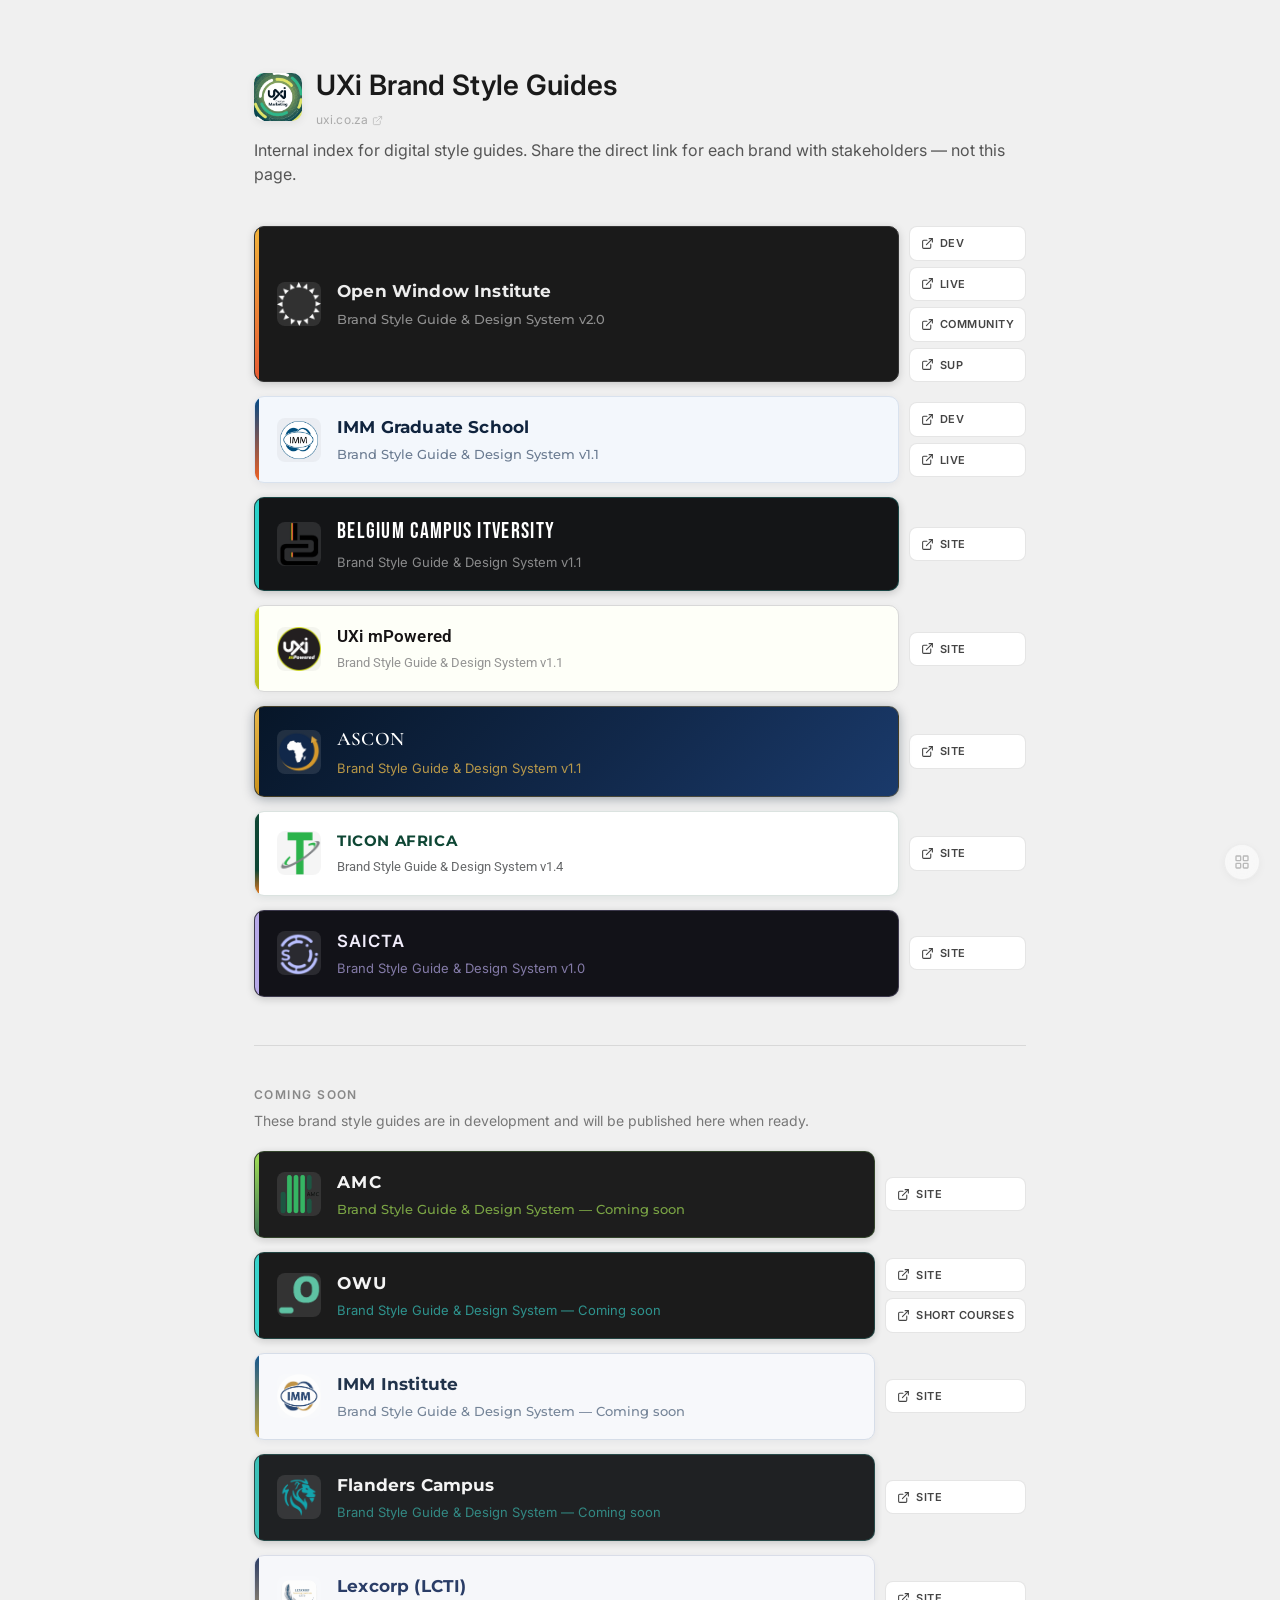
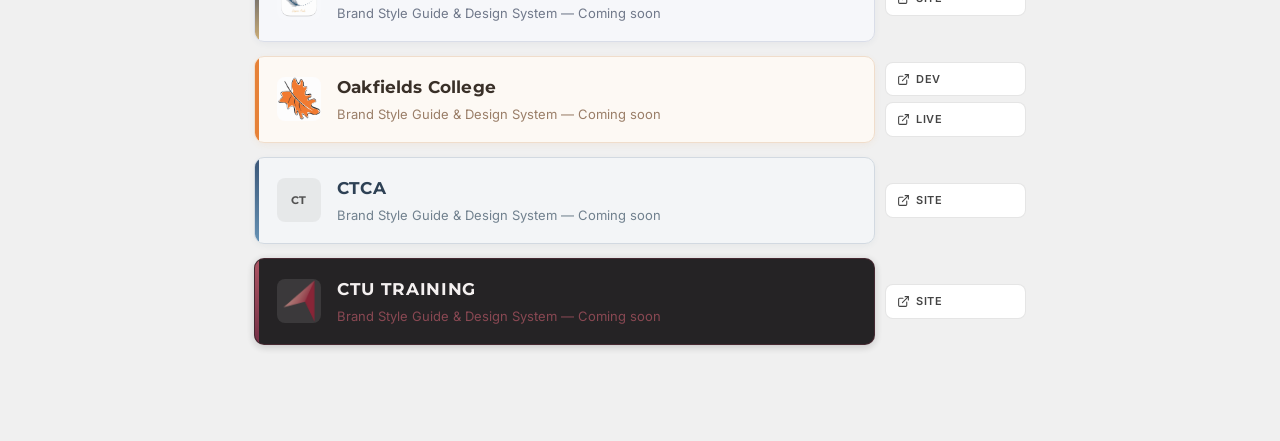
==== commit ef74dccc: "done for now" ====
--- a/index.html
+++ b/index.html
@@ -94,18 +94,16 @@
       margin: 0;
       padding: 0;
       display: grid;
-      gap: 14px;
+      grid-template-columns: 1fr auto;
+      gap: 14px 10px;
     }
 
     .guide-row {
-      display: flex;
+      display: grid;
+      grid-template-columns: subgrid;
+      grid-column: 1 / -1;
       align-items: stretch;
       gap: 10px;
-    }
-
-    .guide-row .guide-card {
-      flex: 1;
-      min-width: 0;
     }
 
     .guide-site-links {
@@ -149,8 +147,12 @@
     }
 
     @media (max-width: 560px) {
+      .guide-list {
+        grid-template-columns: 1fr;
+      }
+
       .guide-row {
-        flex-direction: column;
+        grid-template-columns: 1fr;
       }
 
       .guide-site-links {
@@ -164,6 +166,7 @@
       display: flex;
       align-items: center;
       gap: 16px;
+      width: 100%;
       padding: 18px 22px 18px 22px;
       border-radius: 10px;
       color: inherit;
@@ -686,6 +689,14 @@
             <svg xmlns="http://www.w3.org/2000/svg" viewBox="0 0 24 24" fill="none" stroke="currentColor" stroke-width="2" stroke-linecap="round" stroke-linejoin="round" aria-hidden="true"><path d="M18 13v6a2 2 0 0 1-2 2H5a2 2 0 0 1-2-2V8a2 2 0 0 1 2-2h6"/><polyline points="15 3 21 3 21 9"/><line x1="10" y1="14" x2="21" y2="3"/></svg>
             Live
           </a>
+          <a class="guide-site-link" href="https://community.openwindow.co.za/" target="_blank" rel="noopener noreferrer" title="Open OWI community site in new tab">
+            <svg xmlns="http://www.w3.org/2000/svg" viewBox="0 0 24 24" fill="none" stroke="currentColor" stroke-width="2" stroke-linecap="round" stroke-linejoin="round" aria-hidden="true"><path d="M18 13v6a2 2 0 0 1-2 2H5a2 2 0 0 1-2-2V8a2 2 0 0 1 2-2h6"/><polyline points="15 3 21 3 21 9"/><line x1="10" y1="14" x2="21" y2="3"/></svg>
+            Community
+          </a>
+          <a class="guide-site-link" href="https://ow-sup.uxidevelopment.co.za/" target="_blank" rel="noopener noreferrer" title="Open OWI supplementary dev site in new tab">
+            <svg xmlns="http://www.w3.org/2000/svg" viewBox="0 0 24 24" fill="none" stroke="currentColor" stroke-width="2" stroke-linecap="round" stroke-linejoin="round" aria-hidden="true"><path d="M18 13v6a2 2 0 0 1-2 2H5a2 2 0 0 1-2-2V8a2 2 0 0 1 2-2h6"/><polyline points="15 3 21 3 21 9"/><line x1="10" y1="14" x2="21" y2="3"/></svg>
+            Sup
+          </a>
         </div>
       </li>
       <li class="guide-row">
@@ -816,6 +827,10 @@
               <svg xmlns="http://www.w3.org/2000/svg" viewBox="0 0 24 24" fill="none" stroke="currentColor" stroke-width="2" stroke-linecap="round" stroke-linejoin="round" aria-hidden="true"><path d="M18 13v6a2 2 0 0 1-2 2H5a2 2 0 0 1-2-2V8a2 2 0 0 1 2-2h6"/><polyline points="15 3 21 3 21 9"/><line x1="10" y1="14" x2="21" y2="3"/></svg>
               Site
             </a>
+            <a class="guide-site-link" href="https://shortcourses.owu.edu.zm/" target="_blank" rel="noopener noreferrer" title="Open OWU short courses site in new tab">
+              <svg xmlns="http://www.w3.org/2000/svg" viewBox="0 0 24 24" fill="none" stroke="currentColor" stroke-width="2" stroke-linecap="round" stroke-linejoin="round" aria-hidden="true"><path d="M18 13v6a2 2 0 0 1-2 2H5a2 2 0 0 1-2-2V8a2 2 0 0 1 2-2h6"/><polyline points="15 3 21 3 21 9"/><line x1="10" y1="14" x2="21" y2="3"/></svg>
+              Short courses
+            </a>
           </div>
         </li>
         <li class="guide-row">
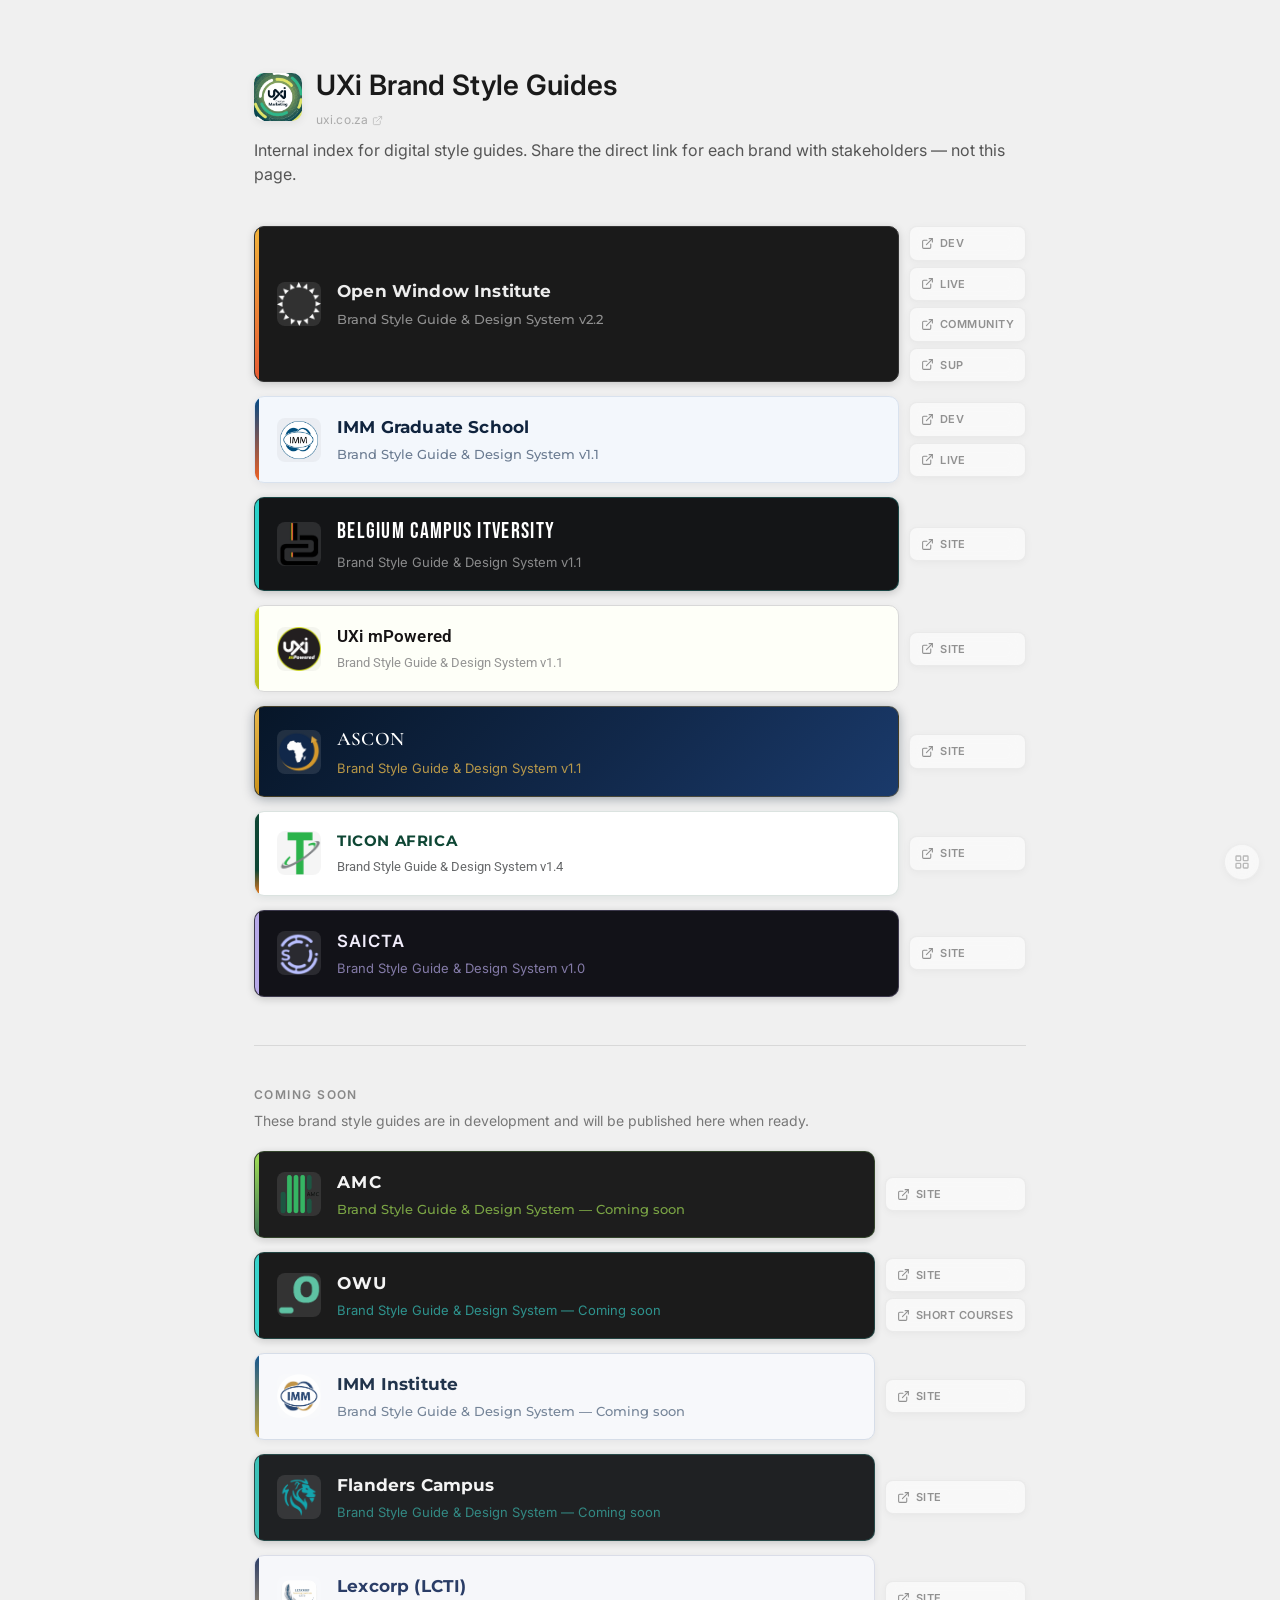
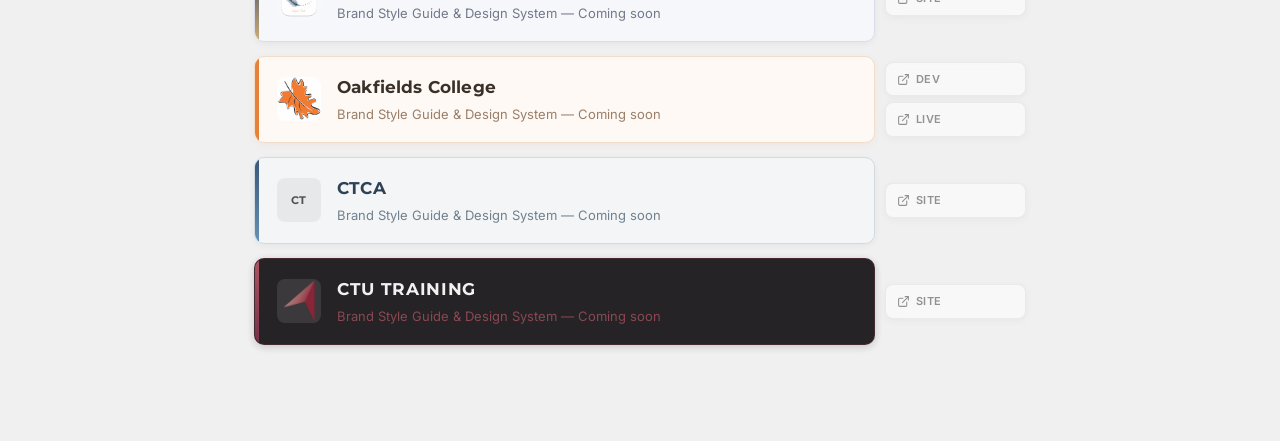
==== commit d6cec9a6: "updated owi" ====
--- a/index.html
+++ b/index.html
@@ -677,7 +677,7 @@
           <img class="guide-card-icon" src="assets/favicons/OWI-favicon.png" alt="" width="44" height="44">
           <div class="guide-card-body">
             <strong>Open Window Institute</strong>
-            <span>Brand Style Guide &amp; Design System v2.0</span>
+            <span>Brand Style Guide &amp; Design System v2.2</span>
           </div>
         </a>
         <div class="guide-site-links">
--- a/shared/guide-switcher.css
+++ b/shared/guide-switcher.css
@@ -135,6 +135,79 @@
   .guide-switcher {
     display: none !important;
   }
+
+  .guide-site-links-host {
+    display: none !important;
+  }
+}
+
+/* ─── External site links (style guide pages) ─── */
+
+.guide-site-links-host {
+  position: fixed;
+  top: 12px;
+  right: 20px;
+  left: auto;
+  bottom: auto;
+  z-index: 99998;
+  display: flex;
+  flex-direction: row;
+  flex-wrap: wrap;
+  justify-content: flex-end;
+  gap: 6px;
+  max-width: min(calc(100vw - 40px), 520px);
+  font-family: -apple-system, BlinkMacSystemFont, 'Segoe UI', Roboto, Helvetica, Arial, sans-serif;
+  font-size: 13px;
+  line-height: 1.4;
+  pointer-events: none;
+}
+
+.guide-site-links-host .guide-site-link {
+  pointer-events: auto;
+}
+
+.guide-site-link {
+  display: inline-flex;
+  align-items: center;
+  gap: 6px;
+  padding: 8px 11px;
+  font-size: 0.6875rem;
+  font-weight: 600;
+  letter-spacing: 0.04em;
+  text-transform: uppercase;
+  color: #444;
+  background: rgba(255, 255, 255, 0.92);
+  border: 1px solid rgba(0, 0, 0, 0.1);
+  border-radius: 8px;
+  text-decoration: none;
+  white-space: nowrap;
+  box-shadow: 0 2px 8px rgba(0, 0, 0, 0.08);
+  backdrop-filter: blur(8px);
+  -webkit-backdrop-filter: blur(8px);
+  transition: border-color 0.15s ease, background 0.15s ease, box-shadow 0.15s ease;
+  opacity: 0.55;
+}
+
+.guide-site-links-host:hover .guide-site-link,
+.guide-site-link:hover,
+.guide-site-link:focus-visible {
+  opacity: 1;
+  border-color: rgba(0, 0, 0, 0.18);
+  background: #fff;
+  box-shadow: 0 2px 8px rgba(0, 0, 0, 0.12);
+  outline: none;
+}
+
+.guide-site-link svg {
+  width: 13px;
+  height: 13px;
+  flex-shrink: 0;
+}
+
+@media (max-width: 768px) {
+  body:has(#mobile-header) .guide-site-links-host {
+    top: 56px;
+  }
 }
 
 @media (max-width: 480px) {
@@ -146,4 +219,10 @@
   .guide-switcher-menu {
     min-width: 180px;
   }
-}
+
+  .guide-site-links-host {
+    top: 10px;
+    right: 14px;
+    max-width: calc(100vw - 28px);
+  }
+}
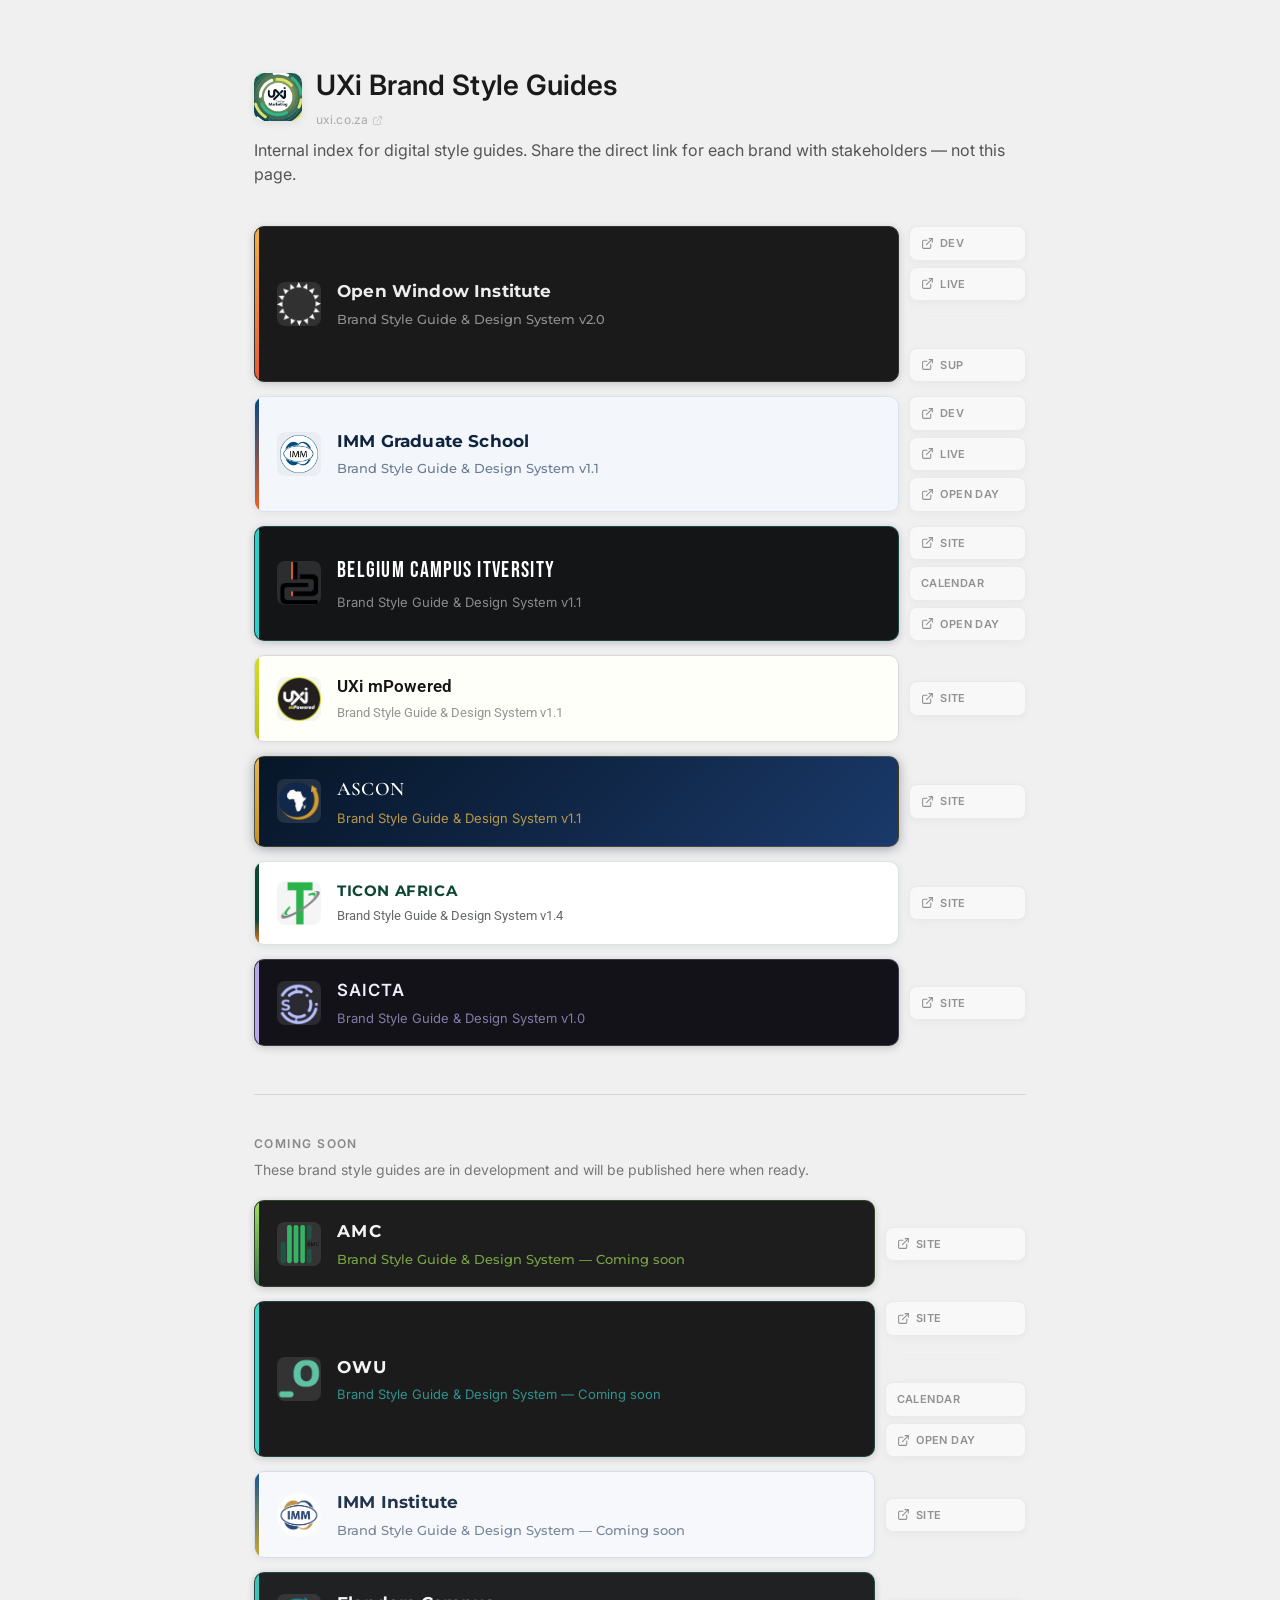
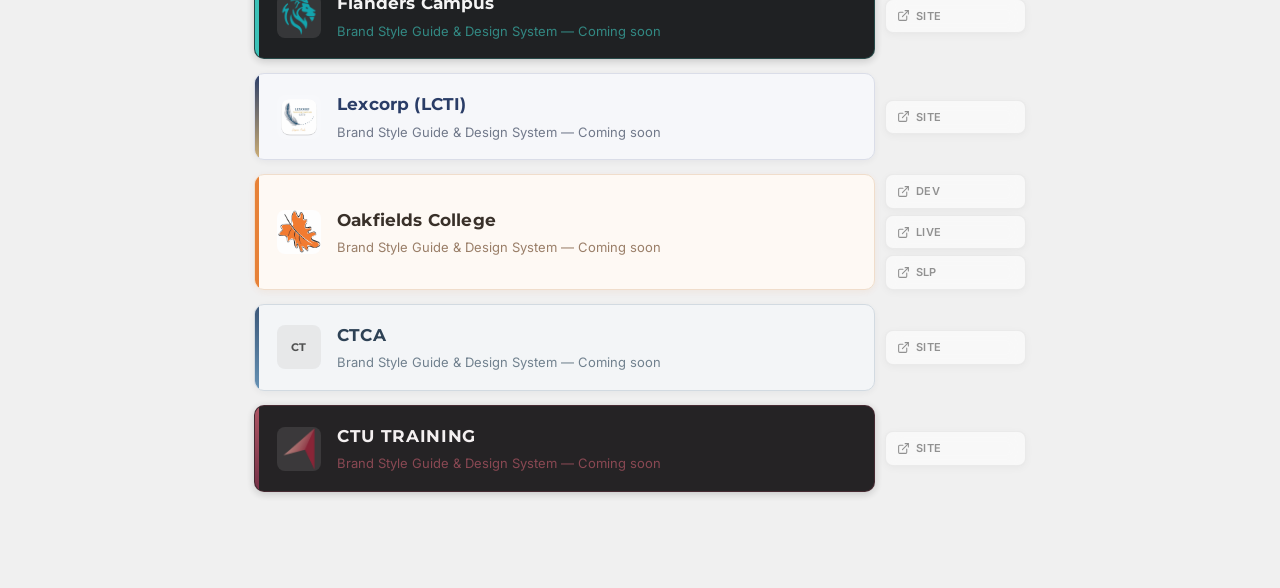
==== commit 6bab6416: "added calendars" ====
--- a/index.html
+++ b/index.html
@@ -677,7 +677,7 @@
           <img class="guide-card-icon" src="assets/favicons/OWI-favicon.png" alt="" width="44" height="44">
           <div class="guide-card-body">
             <strong>Open Window Institute</strong>
-            <span>Brand Style Guide &amp; Design System v2.2</span>
+            <span>Brand Style Guide &amp; Design System v2.0</span>
           </div>
         </a>
         <div class="guide-site-links">
@@ -716,6 +716,10 @@
             <svg xmlns="http://www.w3.org/2000/svg" viewBox="0 0 24 24" fill="none" stroke="currentColor" stroke-width="2" stroke-linecap="round" stroke-linejoin="round" aria-hidden="true"><path d="M18 13v6a2 2 0 0 1-2 2H5a2 2 0 0 1-2-2V8a2 2 0 0 1 2-2h6"/><polyline points="15 3 21 3 21 9"/><line x1="10" y1="14" x2="21" y2="3"/></svg>
             Live
           </a>
+          <a class="guide-site-link" href="https://immopenday.co.za/" target="_blank" rel="noopener noreferrer" title="Open IMM open day platform in new tab">
+            <svg xmlns="http://www.w3.org/2000/svg" viewBox="0 0 24 24" fill="none" stroke="currentColor" stroke-width="2" stroke-linecap="round" stroke-linejoin="round" aria-hidden="true"><path d="M18 13v6a2 2 0 0 1-2 2H5a2 2 0 0 1-2-2V8a2 2 0 0 1 2-2h6"/><polyline points="15 3 21 3 21 9"/><line x1="10" y1="14" x2="21" y2="3"/></svg>
+            Open day
+          </a>
         </div>
       </li>
       <li class="guide-row">
@@ -730,6 +734,13 @@
           <a class="guide-site-link" href="https://www.belgiumcampus.ac.za/" target="_blank" rel="noopener noreferrer" title="Open Belgium Campus website in new tab">
             <svg xmlns="http://www.w3.org/2000/svg" viewBox="0 0 24 24" fill="none" stroke="currentColor" stroke-width="2" stroke-linecap="round" stroke-linejoin="round" aria-hidden="true"><path d="M18 13v6a2 2 0 0 1-2 2H5a2 2 0 0 1-2-2V8a2 2 0 0 1 2-2h6"/><polyline points="15 3 21 3 21 9"/><line x1="10" y1="14" x2="21" y2="3"/></svg>
             Site
+          </a>
+          <a class="guide-site-link" href="Calendars/BCi/" title="Open BCi calendar">
+            Calendar
+          </a>
+          <a class="guide-site-link" href="https://openday.belgiumcampus.ac.za/" target="_blank" rel="noopener noreferrer" title="Open BCi open day platform in new tab">
+            <svg xmlns="http://www.w3.org/2000/svg" viewBox="0 0 24 24" fill="none" stroke="currentColor" stroke-width="2" stroke-linecap="round" stroke-linejoin="round" aria-hidden="true"><path d="M18 13v6a2 2 0 0 1-2 2H5a2 2 0 0 1-2-2V8a2 2 0 0 1 2-2h6"/><polyline points="15 3 21 3 21 9"/><line x1="10" y1="14" x2="21" y2="3"/></svg>
+            Open day
           </a>
         </div>
       </li>
@@ -831,6 +842,13 @@
               <svg xmlns="http://www.w3.org/2000/svg" viewBox="0 0 24 24" fill="none" stroke="currentColor" stroke-width="2" stroke-linecap="round" stroke-linejoin="round" aria-hidden="true"><path d="M18 13v6a2 2 0 0 1-2 2H5a2 2 0 0 1-2-2V8a2 2 0 0 1 2-2h6"/><polyline points="15 3 21 3 21 9"/><line x1="10" y1="14" x2="21" y2="3"/></svg>
               Short courses
             </a>
+            <a class="guide-site-link" href="Calendars/OWU/" title="Open OWU calendar">
+              Calendar
+            </a>
+            <a class="guide-site-link" href="https://openday.owu.edu.zm/" target="_blank" rel="noopener noreferrer" title="Open OWU open day platform in new tab">
+              <svg xmlns="http://www.w3.org/2000/svg" viewBox="0 0 24 24" fill="none" stroke="currentColor" stroke-width="2" stroke-linecap="round" stroke-linejoin="round" aria-hidden="true"><path d="M18 13v6a2 2 0 0 1-2 2H5a2 2 0 0 1-2-2V8a2 2 0 0 1 2-2h6"/><polyline points="15 3 21 3 21 9"/><line x1="10" y1="14" x2="21" y2="3"/></svg>
+              Open day
+            </a>
           </div>
         </li>
         <li class="guide-row">
@@ -895,6 +913,10 @@
               <svg xmlns="http://www.w3.org/2000/svg" viewBox="0 0 24 24" fill="none" stroke="currentColor" stroke-width="2" stroke-linecap="round" stroke-linejoin="round" aria-hidden="true"><path d="M18 13v6a2 2 0 0 1-2 2H5a2 2 0 0 1-2-2V8a2 2 0 0 1 2-2h6"/><polyline points="15 3 21 3 21 9"/><line x1="10" y1="14" x2="21" y2="3"/></svg>
               Live
             </a>
+            <a class="guide-site-link" href="https://slp.oakfieldscollege.co.za/" target="_blank" rel="noopener noreferrer" title="Open Oakfields SLP site in new tab">
+              <svg xmlns="http://www.w3.org/2000/svg" viewBox="0 0 24 24" fill="none" stroke="currentColor" stroke-width="2" stroke-linecap="round" stroke-linejoin="round" aria-hidden="true"><path d="M18 13v6a2 2 0 0 1-2 2H5a2 2 0 0 1-2-2V8a2 2 0 0 1 2-2h6"/><polyline points="15 3 21 3 21 9"/><line x1="10" y1="14" x2="21" y2="3"/></svg>
+              SLP
+            </a>
           </div>
         </li>
         <li class="guide-row">
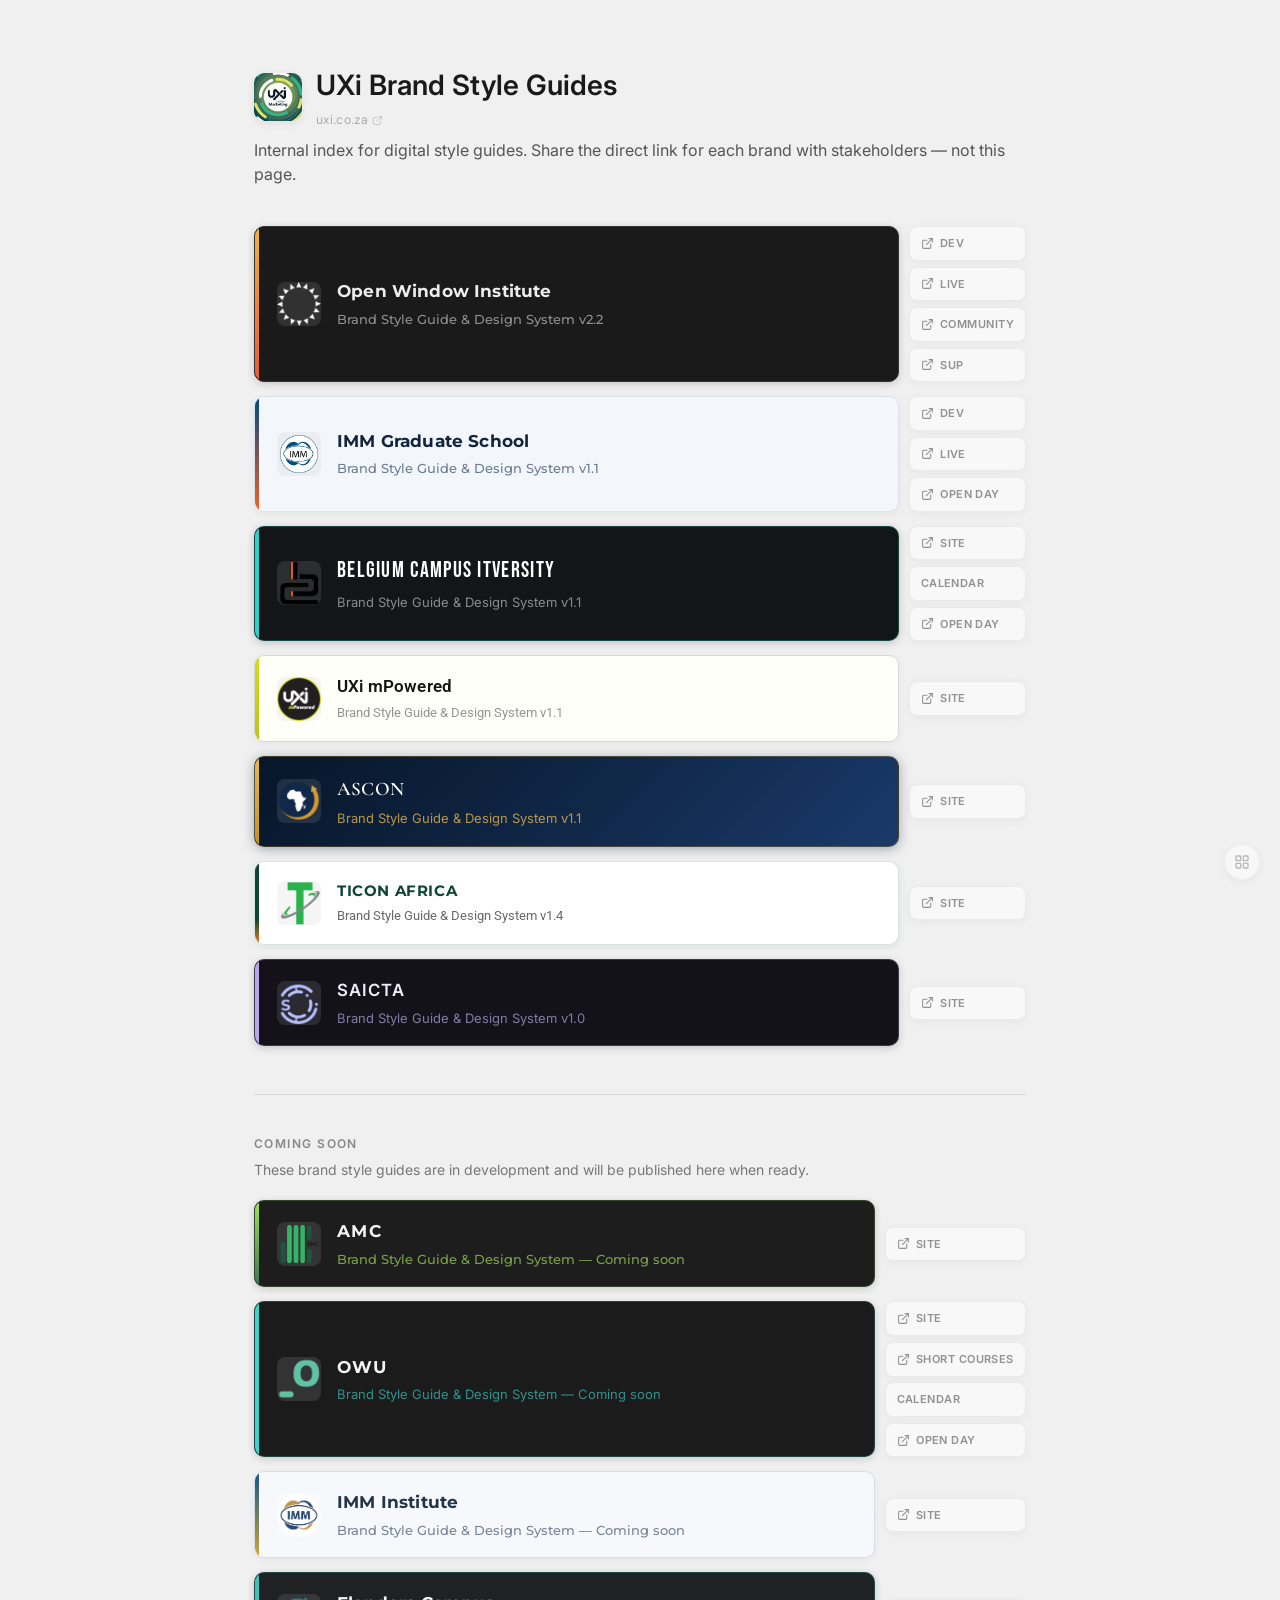
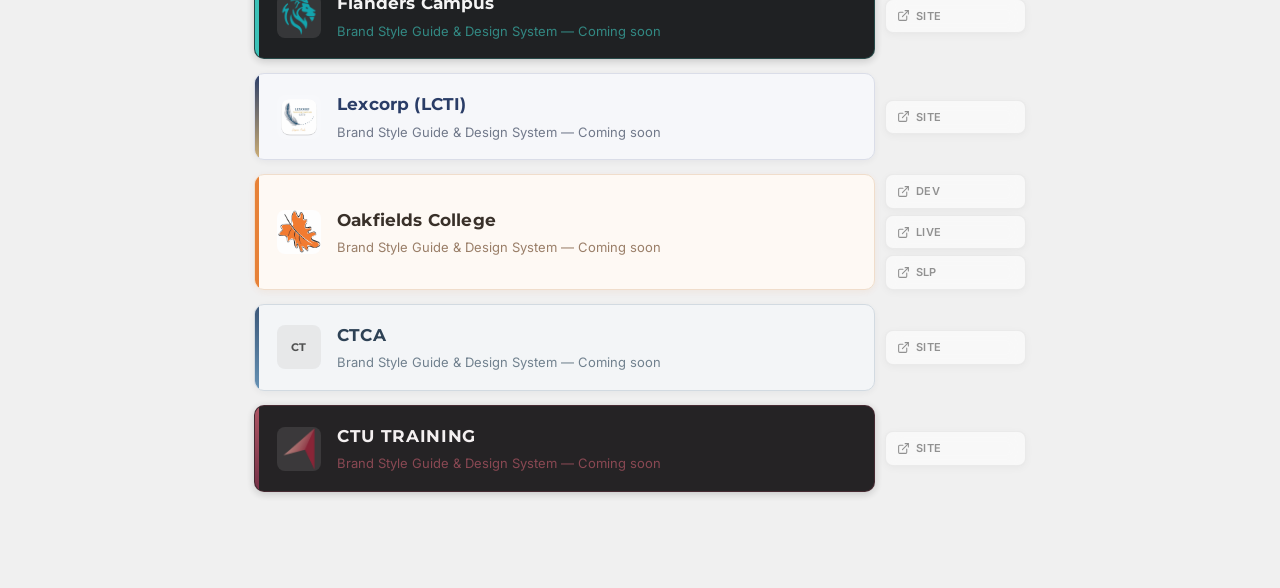
==== commit 63513ba1: "added calendars 2" ====
--- a/index.html
+++ b/index.html
@@ -677,7 +677,7 @@
           <img class="guide-card-icon" src="assets/favicons/OWI-favicon.png" alt="" width="44" height="44">
           <div class="guide-card-body">
             <strong>Open Window Institute</strong>
-            <span>Brand Style Guide &amp; Design System v2.0</span>
+            <span>Brand Style Guide &amp; Design System v2.2</span>
           </div>
         </a>
         <div class="guide-site-links">
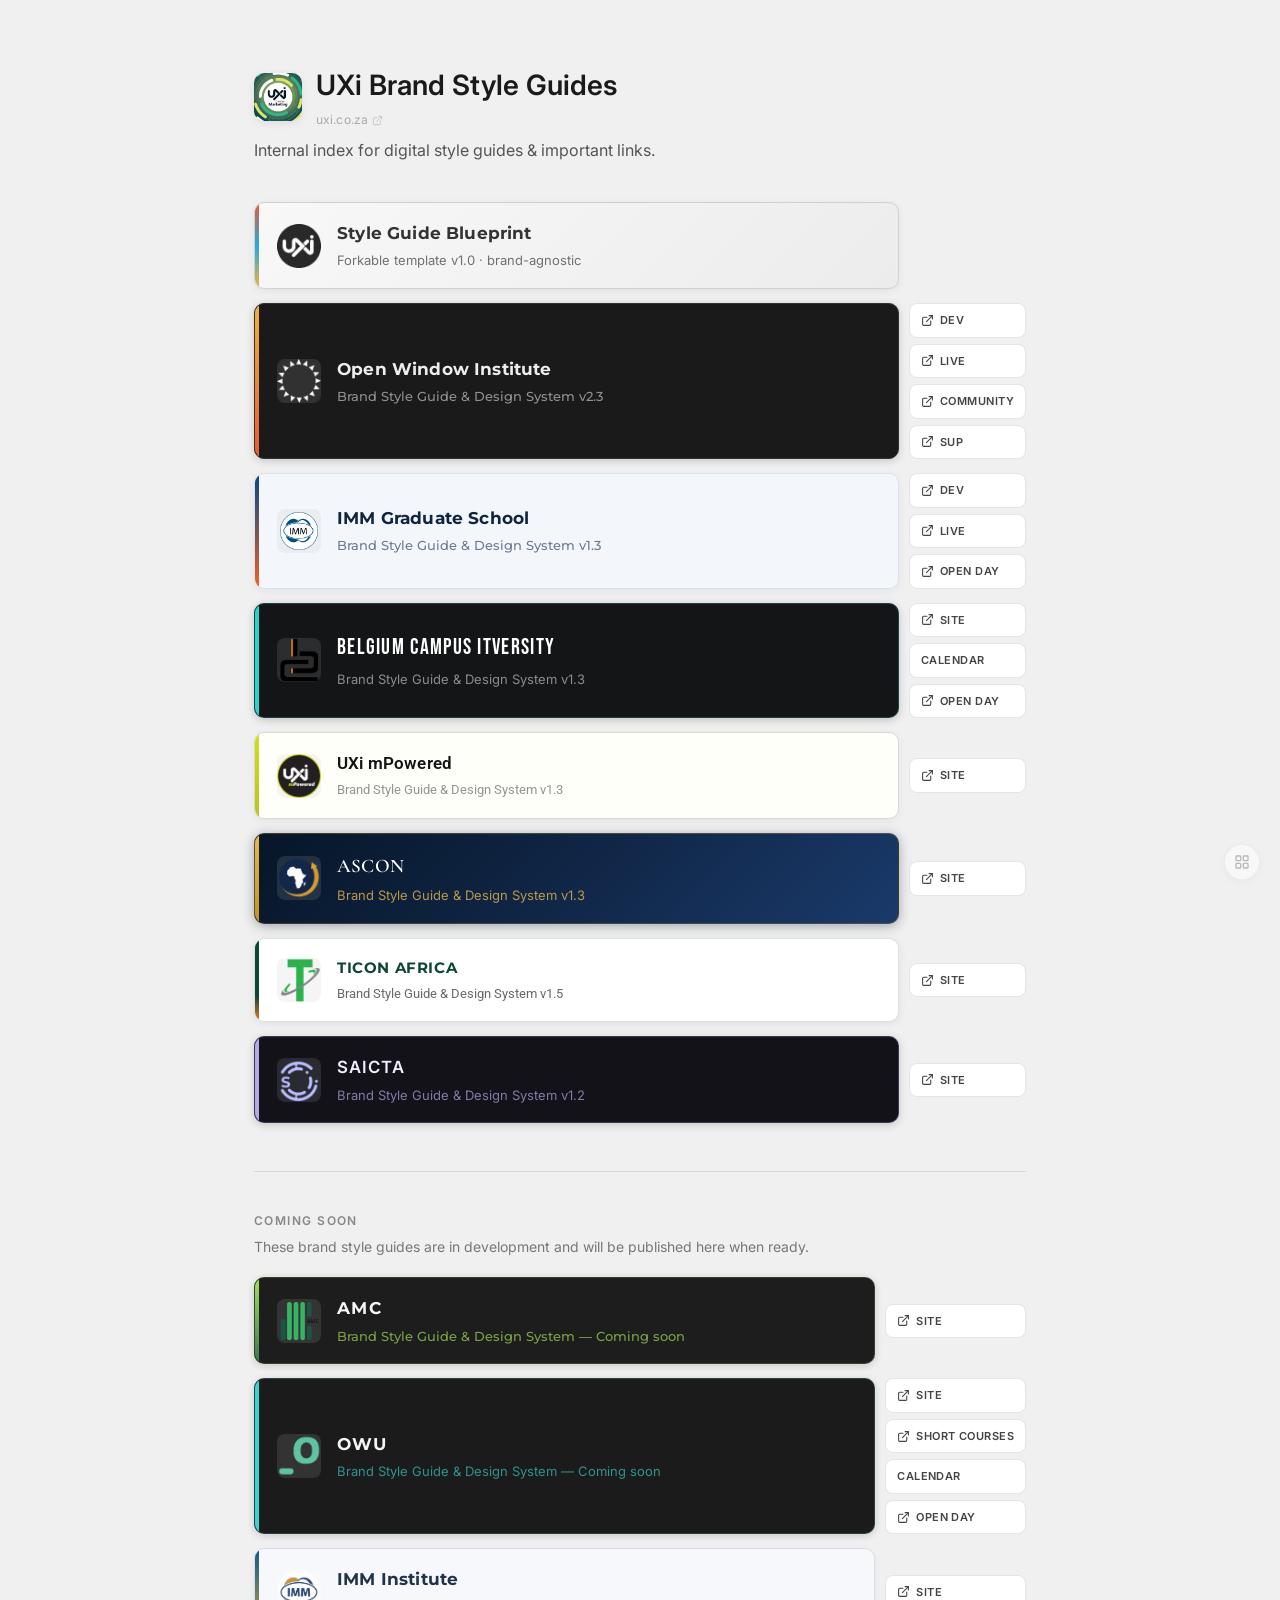
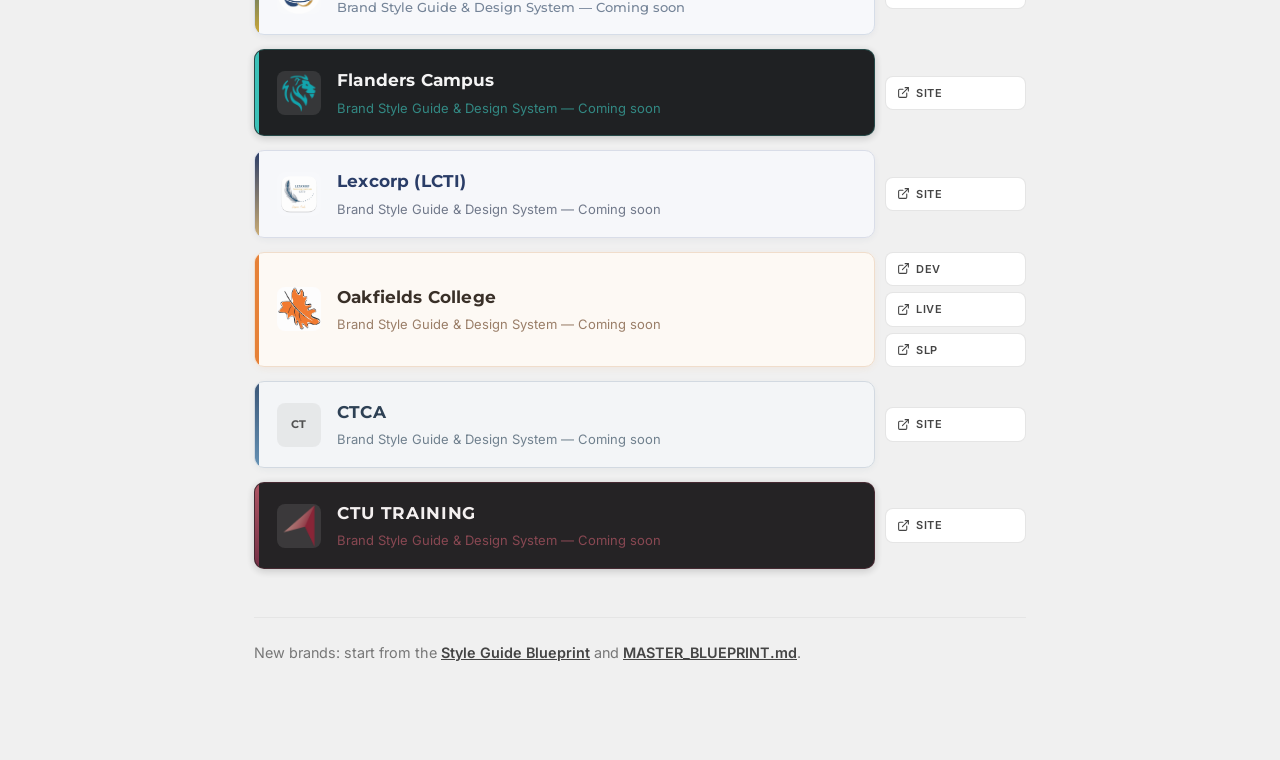
==== commit 9aea7648: "improvements implemented" ====
--- a/index.html
+++ b/index.html
@@ -1,5 +1,6 @@
 <!DOCTYPE html>
 <html lang="en">
+
 <head>
   <meta charset="UTF-8">
   <meta name="viewport" content="width=device-width, initial-scale=1.0">
@@ -8,7 +9,9 @@
   <link rel="stylesheet" href="shared/guide-switcher.css">
   <link rel="preconnect" href="https://fonts.googleapis.com">
   <link rel="preconnect" href="https://fonts.gstatic.com" crossorigin>
-  <link href="https://fonts.googleapis.com/css2?family=Bebas+Neue&family=Cormorant+Garamond:wght@600&family=Inter:wght@400;500;600&family=Montserrat:wght@600;700&family=Roboto:wght@400;500&display=swap" rel="stylesheet">
+  <link
+    href="https://fonts.googleapis.com/css2?family=Bebas+Neue&family=Cormorant+Garamond:wght@600&family=Inter:wght@400;500;600&family=Montserrat:wght@600;700&family=Roboto:wght@400;500&display=swap"
+    rel="stylesheet">
   <link href="https://fonts.cdnfonts.com/css/lemon-milk" rel="stylesheet">
   <style>
     *,
@@ -87,6 +90,19 @@
       margin: 0 0 40px;
       color: #555;
       font-size: 1rem;
+    }
+
+    .index-footnote {
+      margin: 48px 0 0;
+      padding-top: 24px;
+      border-top: 1px solid #e5e5e5;
+      color: #777;
+      font-size: 0.9rem;
+    }
+
+    .index-footnote a {
+      color: #444;
+      font-weight: 600;
     }
 
     .guide-list {
@@ -223,6 +239,34 @@
       opacity: 0.92;
     }
 
+    /* Style Guide Blueprint — internal, brand-agnostic template */
+    .guide-card--blueprint {
+      background: linear-gradient(135deg, #f8f8f8 0%, #ececec 100%);
+      border: 1px solid #d0d0d0;
+      box-shadow: 0 2px 8px rgba(0, 0, 0, 0.06);
+    }
+
+    .guide-card--blueprint::before {
+      background: linear-gradient(180deg, #E75A33 0%, #27A9DD 50%, #F1B33A 100%);
+    }
+
+    .guide-card--blueprint strong {
+      font-family: Montserrat, sans-serif;
+      font-weight: 700;
+      color: #333;
+    }
+
+    .guide-card--blueprint span {
+      color: #666;
+      font-family: Inter, sans-serif;
+    }
+
+    .guide-card--blueprint:hover,
+    .guide-card--blueprint:focus-visible {
+      border-color: #bbb;
+      box-shadow: 0 4px 16px rgba(0, 0, 0, 0.1);
+    }
+
     /* Open Window Institute — dark creative, tech orange accent */
     .guide-card--owi {
       background: #1a1a1a;
@@ -658,43 +702,84 @@
     }
   </style>
 </head>
+
 <body>
   <main>
     <div class="page-title">
-      <img class="page-title-icon" src="assets/favicons/UXi-Creative-Marketing-favicon.jpg" alt="" width="48" height="48">
+      <img class="page-title-icon" src="assets/favicons/UXi-Creative-Marketing-favicon.jpg" alt="" width="48"
+        height="48">
       <div class="page-title-text">
         <h1>UXi Brand Style Guides</h1>
-        <a class="page-header-link" href="https://uxi.co.za/" target="_blank" rel="noopener noreferrer" title="Open uxi.co.za in new tab">
+        <a class="page-header-link" href="https://uxi.co.za/" target="_blank" rel="noopener noreferrer"
+          title="Open uxi.co.za in new tab">
           uxi.co.za
-          <svg xmlns="http://www.w3.org/2000/svg" viewBox="0 0 24 24" fill="none" stroke="currentColor" stroke-width="2" stroke-linecap="round" stroke-linejoin="round" aria-hidden="true"><path d="M18 13v6a2 2 0 0 1-2 2H5a2 2 0 0 1-2-2V8a2 2 0 0 1 2-2h6"/><polyline points="15 3 21 3 21 9"/><line x1="10" y1="14" x2="21" y2="3"/></svg>
+          <svg xmlns="http://www.w3.org/2000/svg" viewBox="0 0 24 24" fill="none" stroke="currentColor" stroke-width="2"
+            stroke-linecap="round" stroke-linejoin="round" aria-hidden="true">
+            <path d="M18 13v6a2 2 0 0 1-2 2H5a2 2 0 0 1-2-2V8a2 2 0 0 1 2-2h6" />
+            <polyline points="15 3 21 3 21 9" />
+            <line x1="10" y1="14" x2="21" y2="3" />
+          </svg>
         </a>
       </div>
     </div>
-    <p class="lead">Internal index for digital style guides. Share the direct link for each brand with stakeholders — not this page.</p>
+    <p class="lead">Internal index for digital style guides &amp; important links.</p>
     <ul class="guide-list">
+      <li class="guide-row">
+        <a class="guide-card guide-card--blueprint" href="blueprint-style-guide/">
+          <img class="guide-card-icon" src="assets/favicons/UXi-favicon.png" alt="" width="44" height="44">
+          <div class="guide-card-body">
+            <strong>Style Guide Blueprint</strong>
+            <span>Forkable template v1.0 · brand-agnostic</span>
+          </div>
+        </a>
+      </li>
       <li class="guide-row">
         <a class="guide-card guide-card--owi" href="OWI-style-guide/">
           <img class="guide-card-icon" src="assets/favicons/OWI-favicon.png" alt="" width="44" height="44">
           <div class="guide-card-body">
             <strong>Open Window Institute</strong>
-            <span>Brand Style Guide &amp; Design System v2.2</span>
+            <span>Brand Style Guide &amp; Design System v2.3</span>
           </div>
         </a>
         <div class="guide-site-links">
-          <a class="guide-site-link" href="https://ow.uxidevelopment.co.za/" target="_blank" rel="noopener noreferrer" title="Open OWI dev site in new tab">
-            <svg xmlns="http://www.w3.org/2000/svg" viewBox="0 0 24 24" fill="none" stroke="currentColor" stroke-width="2" stroke-linecap="round" stroke-linejoin="round" aria-hidden="true"><path d="M18 13v6a2 2 0 0 1-2 2H5a2 2 0 0 1-2-2V8a2 2 0 0 1 2-2h6"/><polyline points="15 3 21 3 21 9"/><line x1="10" y1="14" x2="21" y2="3"/></svg>
+          <a class="guide-site-link" href="https://ow.uxidevelopment.co.za/" target="_blank" rel="noopener noreferrer"
+            title="Open OWI dev site in new tab">
+            <svg xmlns="http://www.w3.org/2000/svg" viewBox="0 0 24 24" fill="none" stroke="currentColor"
+              stroke-width="2" stroke-linecap="round" stroke-linejoin="round" aria-hidden="true">
+              <path d="M18 13v6a2 2 0 0 1-2 2H5a2 2 0 0 1-2-2V8a2 2 0 0 1 2-2h6" />
+              <polyline points="15 3 21 3 21 9" />
+              <line x1="10" y1="14" x2="21" y2="3" />
+            </svg>
             Dev
           </a>
-          <a class="guide-site-link" href="https://www.openwindow.co.za/" target="_blank" rel="noopener noreferrer" title="Open OWI live site in new tab">
-            <svg xmlns="http://www.w3.org/2000/svg" viewBox="0 0 24 24" fill="none" stroke="currentColor" stroke-width="2" stroke-linecap="round" stroke-linejoin="round" aria-hidden="true"><path d="M18 13v6a2 2 0 0 1-2 2H5a2 2 0 0 1-2-2V8a2 2 0 0 1 2-2h6"/><polyline points="15 3 21 3 21 9"/><line x1="10" y1="14" x2="21" y2="3"/></svg>
+          <a class="guide-site-link" href="https://www.openwindow.co.za/" target="_blank" rel="noopener noreferrer"
+            title="Open OWI live site in new tab">
+            <svg xmlns="http://www.w3.org/2000/svg" viewBox="0 0 24 24" fill="none" stroke="currentColor"
+              stroke-width="2" stroke-linecap="round" stroke-linejoin="round" aria-hidden="true">
+              <path d="M18 13v6a2 2 0 0 1-2 2H5a2 2 0 0 1-2-2V8a2 2 0 0 1 2-2h6" />
+              <polyline points="15 3 21 3 21 9" />
+              <line x1="10" y1="14" x2="21" y2="3" />
+            </svg>
             Live
           </a>
-          <a class="guide-site-link" href="https://community.openwindow.co.za/" target="_blank" rel="noopener noreferrer" title="Open OWI community site in new tab">
-            <svg xmlns="http://www.w3.org/2000/svg" viewBox="0 0 24 24" fill="none" stroke="currentColor" stroke-width="2" stroke-linecap="round" stroke-linejoin="round" aria-hidden="true"><path d="M18 13v6a2 2 0 0 1-2 2H5a2 2 0 0 1-2-2V8a2 2 0 0 1 2-2h6"/><polyline points="15 3 21 3 21 9"/><line x1="10" y1="14" x2="21" y2="3"/></svg>
+          <a class="guide-site-link" href="https://community.openwindow.co.za/" target="_blank"
+            rel="noopener noreferrer" title="Open OWI community site in new tab">
+            <svg xmlns="http://www.w3.org/2000/svg" viewBox="0 0 24 24" fill="none" stroke="currentColor"
+              stroke-width="2" stroke-linecap="round" stroke-linejoin="round" aria-hidden="true">
+              <path d="M18 13v6a2 2 0 0 1-2 2H5a2 2 0 0 1-2-2V8a2 2 0 0 1 2-2h6" />
+              <polyline points="15 3 21 3 21 9" />
+              <line x1="10" y1="14" x2="21" y2="3" />
+            </svg>
             Community
           </a>
-          <a class="guide-site-link" href="https://ow-sup.uxidevelopment.co.za/" target="_blank" rel="noopener noreferrer" title="Open OWI supplementary dev site in new tab">
-            <svg xmlns="http://www.w3.org/2000/svg" viewBox="0 0 24 24" fill="none" stroke="currentColor" stroke-width="2" stroke-linecap="round" stroke-linejoin="round" aria-hidden="true"><path d="M18 13v6a2 2 0 0 1-2 2H5a2 2 0 0 1-2-2V8a2 2 0 0 1 2-2h6"/><polyline points="15 3 21 3 21 9"/><line x1="10" y1="14" x2="21" y2="3"/></svg>
+          <a class="guide-site-link" href="https://ow-sup.uxidevelopment.co.za/" target="_blank"
+            rel="noopener noreferrer" title="Open OWI supplementary dev site in new tab">
+            <svg xmlns="http://www.w3.org/2000/svg" viewBox="0 0 24 24" fill="none" stroke="currentColor"
+              stroke-width="2" stroke-linecap="round" stroke-linejoin="round" aria-hidden="true">
+              <path d="M18 13v6a2 2 0 0 1-2 2H5a2 2 0 0 1-2-2V8a2 2 0 0 1 2-2h6" />
+              <polyline points="15 3 21 3 21 9" />
+              <line x1="10" y1="14" x2="21" y2="3" />
+            </svg>
             Sup
           </a>
         </div>
@@ -704,20 +789,38 @@
           <img class="guide-card-icon" src="assets/favicons/IMM-GS-favicon.png" alt="" width="44" height="44">
           <div class="guide-card-body">
             <strong>IMM Graduate School</strong>
-            <span>Brand Style Guide &amp; Design System v1.1</span>
+            <span>Brand Style Guide &amp; Design System v1.3</span>
           </div>
         </a>
         <div class="guide-site-links">
-          <a class="guide-site-link" href="https://imm.uxidevelopment.co.za/" target="_blank" rel="noopener noreferrer" title="Open IMM dev site in new tab">
-            <svg xmlns="http://www.w3.org/2000/svg" viewBox="0 0 24 24" fill="none" stroke="currentColor" stroke-width="2" stroke-linecap="round" stroke-linejoin="round" aria-hidden="true"><path d="M18 13v6a2 2 0 0 1-2 2H5a2 2 0 0 1-2-2V8a2 2 0 0 1 2-2h6"/><polyline points="15 3 21 3 21 9"/><line x1="10" y1="14" x2="21" y2="3"/></svg>
+          <a class="guide-site-link" href="https://imm.uxidevelopment.co.za/" target="_blank" rel="noopener noreferrer"
+            title="Open IMM dev site in new tab">
+            <svg xmlns="http://www.w3.org/2000/svg" viewBox="0 0 24 24" fill="none" stroke="currentColor"
+              stroke-width="2" stroke-linecap="round" stroke-linejoin="round" aria-hidden="true">
+              <path d="M18 13v6a2 2 0 0 1-2 2H5a2 2 0 0 1-2-2V8a2 2 0 0 1 2-2h6" />
+              <polyline points="15 3 21 3 21 9" />
+              <line x1="10" y1="14" x2="21" y2="3" />
+            </svg>
             Dev
           </a>
-          <a class="guide-site-link" href="https://imm.ac.za/" target="_blank" rel="noopener noreferrer" title="Open IMM live site in new tab">
-            <svg xmlns="http://www.w3.org/2000/svg" viewBox="0 0 24 24" fill="none" stroke="currentColor" stroke-width="2" stroke-linecap="round" stroke-linejoin="round" aria-hidden="true"><path d="M18 13v6a2 2 0 0 1-2 2H5a2 2 0 0 1-2-2V8a2 2 0 0 1 2-2h6"/><polyline points="15 3 21 3 21 9"/><line x1="10" y1="14" x2="21" y2="3"/></svg>
+          <a class="guide-site-link" href="https://imm.ac.za/" target="_blank" rel="noopener noreferrer"
+            title="Open IMM live site in new tab">
+            <svg xmlns="http://www.w3.org/2000/svg" viewBox="0 0 24 24" fill="none" stroke="currentColor"
+              stroke-width="2" stroke-linecap="round" stroke-linejoin="round" aria-hidden="true">
+              <path d="M18 13v6a2 2 0 0 1-2 2H5a2 2 0 0 1-2-2V8a2 2 0 0 1 2-2h6" />
+              <polyline points="15 3 21 3 21 9" />
+              <line x1="10" y1="14" x2="21" y2="3" />
+            </svg>
             Live
           </a>
-          <a class="guide-site-link" href="https://immopenday.co.za/" target="_blank" rel="noopener noreferrer" title="Open IMM open day platform in new tab">
-            <svg xmlns="http://www.w3.org/2000/svg" viewBox="0 0 24 24" fill="none" stroke="currentColor" stroke-width="2" stroke-linecap="round" stroke-linejoin="round" aria-hidden="true"><path d="M18 13v6a2 2 0 0 1-2 2H5a2 2 0 0 1-2-2V8a2 2 0 0 1 2-2h6"/><polyline points="15 3 21 3 21 9"/><line x1="10" y1="14" x2="21" y2="3"/></svg>
+          <a class="guide-site-link" href="https://immopenday.co.za/" target="_blank" rel="noopener noreferrer"
+            title="Open IMM open day platform in new tab">
+            <svg xmlns="http://www.w3.org/2000/svg" viewBox="0 0 24 24" fill="none" stroke="currentColor"
+              stroke-width="2" stroke-linecap="round" stroke-linejoin="round" aria-hidden="true">
+              <path d="M18 13v6a2 2 0 0 1-2 2H5a2 2 0 0 1-2-2V8a2 2 0 0 1 2-2h6" />
+              <polyline points="15 3 21 3 21 9" />
+              <line x1="10" y1="14" x2="21" y2="3" />
+            </svg>
             Open day
           </a>
         </div>
@@ -727,19 +830,31 @@
           <img class="guide-card-icon" src="assets/favicons/BCi-favicon.png" alt="" width="44" height="44">
           <div class="guide-card-body">
             <strong>Belgium Campus iTversity</strong>
-            <span>Brand Style Guide &amp; Design System v1.1</span>
+            <span>Brand Style Guide &amp; Design System v1.3</span>
           </div>
         </a>
         <div class="guide-site-links">
-          <a class="guide-site-link" href="https://www.belgiumcampus.ac.za/" target="_blank" rel="noopener noreferrer" title="Open Belgium Campus website in new tab">
-            <svg xmlns="http://www.w3.org/2000/svg" viewBox="0 0 24 24" fill="none" stroke="currentColor" stroke-width="2" stroke-linecap="round" stroke-linejoin="round" aria-hidden="true"><path d="M18 13v6a2 2 0 0 1-2 2H5a2 2 0 0 1-2-2V8a2 2 0 0 1 2-2h6"/><polyline points="15 3 21 3 21 9"/><line x1="10" y1="14" x2="21" y2="3"/></svg>
+          <a class="guide-site-link" href="https://www.belgiumcampus.ac.za/" target="_blank" rel="noopener noreferrer"
+            title="Open Belgium Campus website in new tab">
+            <svg xmlns="http://www.w3.org/2000/svg" viewBox="0 0 24 24" fill="none" stroke="currentColor"
+              stroke-width="2" stroke-linecap="round" stroke-linejoin="round" aria-hidden="true">
+              <path d="M18 13v6a2 2 0 0 1-2 2H5a2 2 0 0 1-2-2V8a2 2 0 0 1 2-2h6" />
+              <polyline points="15 3 21 3 21 9" />
+              <line x1="10" y1="14" x2="21" y2="3" />
+            </svg>
             Site
           </a>
           <a class="guide-site-link" href="Calendars/BCi/" title="Open BCi calendar">
             Calendar
           </a>
-          <a class="guide-site-link" href="https://openday.belgiumcampus.ac.za/" target="_blank" rel="noopener noreferrer" title="Open BCi open day platform in new tab">
-            <svg xmlns="http://www.w3.org/2000/svg" viewBox="0 0 24 24" fill="none" stroke="currentColor" stroke-width="2" stroke-linecap="round" stroke-linejoin="round" aria-hidden="true"><path d="M18 13v6a2 2 0 0 1-2 2H5a2 2 0 0 1-2-2V8a2 2 0 0 1 2-2h6"/><polyline points="15 3 21 3 21 9"/><line x1="10" y1="14" x2="21" y2="3"/></svg>
+          <a class="guide-site-link" href="https://openday.belgiumcampus.ac.za/" target="_blank"
+            rel="noopener noreferrer" title="Open BCi open day platform in new tab">
+            <svg xmlns="http://www.w3.org/2000/svg" viewBox="0 0 24 24" fill="none" stroke="currentColor"
+              stroke-width="2" stroke-linecap="round" stroke-linejoin="round" aria-hidden="true">
+              <path d="M18 13v6a2 2 0 0 1-2 2H5a2 2 0 0 1-2-2V8a2 2 0 0 1 2-2h6" />
+              <polyline points="15 3 21 3 21 9" />
+              <line x1="10" y1="14" x2="21" y2="3" />
+            </svg>
             Open day
           </a>
         </div>
@@ -749,12 +864,18 @@
           <img class="guide-card-icon" src="assets/favicons/mPowered-favicon.png" alt="" width="44" height="44">
           <div class="guide-card-body">
             <strong>UXi mPowered</strong>
-            <span>Brand Style Guide &amp; Design System v1.1</span>
+            <span>Brand Style Guide &amp; Design System v1.3</span>
           </div>
         </a>
         <div class="guide-site-links">
-          <a class="guide-site-link" href="https://uxi-mpowered.co.za/" target="_blank" rel="noopener noreferrer" title="Open UXi mPowered website in new tab">
-            <svg xmlns="http://www.w3.org/2000/svg" viewBox="0 0 24 24" fill="none" stroke="currentColor" stroke-width="2" stroke-linecap="round" stroke-linejoin="round" aria-hidden="true"><path d="M18 13v6a2 2 0 0 1-2 2H5a2 2 0 0 1-2-2V8a2 2 0 0 1 2-2h6"/><polyline points="15 3 21 3 21 9"/><line x1="10" y1="14" x2="21" y2="3"/></svg>
+          <a class="guide-site-link" href="https://uxi-mpowered.co.za/" target="_blank" rel="noopener noreferrer"
+            title="Open UXi mPowered website in new tab">
+            <svg xmlns="http://www.w3.org/2000/svg" viewBox="0 0 24 24" fill="none" stroke="currentColor"
+              stroke-width="2" stroke-linecap="round" stroke-linejoin="round" aria-hidden="true">
+              <path d="M18 13v6a2 2 0 0 1-2 2H5a2 2 0 0 1-2-2V8a2 2 0 0 1 2-2h6" />
+              <polyline points="15 3 21 3 21 9" />
+              <line x1="10" y1="14" x2="21" y2="3" />
+            </svg>
             Site
           </a>
         </div>
@@ -764,12 +885,18 @@
           <img class="guide-card-icon" src="assets/favicons/ASCON-favicon.png" alt="" width="44" height="44">
           <div class="guide-card-body">
             <strong>ASCON</strong>
-            <span>Brand Style Guide &amp; Design System v1.1</span>
+            <span>Brand Style Guide &amp; Design System v1.3</span>
           </div>
         </a>
         <div class="guide-site-links">
-          <a class="guide-site-link" href="https://asconafrica.org/" target="_blank" rel="noopener noreferrer" title="Open ASCON website in new tab">
-            <svg xmlns="http://www.w3.org/2000/svg" viewBox="0 0 24 24" fill="none" stroke="currentColor" stroke-width="2" stroke-linecap="round" stroke-linejoin="round" aria-hidden="true"><path d="M18 13v6a2 2 0 0 1-2 2H5a2 2 0 0 1-2-2V8a2 2 0 0 1 2-2h6"/><polyline points="15 3 21 3 21 9"/><line x1="10" y1="14" x2="21" y2="3"/></svg>
+          <a class="guide-site-link" href="https://asconafrica.org/" target="_blank" rel="noopener noreferrer"
+            title="Open ASCON website in new tab">
+            <svg xmlns="http://www.w3.org/2000/svg" viewBox="0 0 24 24" fill="none" stroke="currentColor"
+              stroke-width="2" stroke-linecap="round" stroke-linejoin="round" aria-hidden="true">
+              <path d="M18 13v6a2 2 0 0 1-2 2H5a2 2 0 0 1-2-2V8a2 2 0 0 1 2-2h6" />
+              <polyline points="15 3 21 3 21 9" />
+              <line x1="10" y1="14" x2="21" y2="3" />
+            </svg>
             Site
           </a>
         </div>
@@ -779,12 +906,18 @@
           <img class="guide-card-icon" src="assets/favicons/TICON-Africa-favicon.png" alt="" width="44" height="44">
           <div class="guide-card-body">
             <strong>TICON Africa</strong>
-            <span>Brand Style Guide &amp; Design System v1.4</span>
+            <span>Brand Style Guide &amp; Design System v1.5</span>
           </div>
         </a>
         <div class="guide-site-links">
-          <a class="guide-site-link" href="https://ticonafrica.org/" target="_blank" rel="noopener noreferrer" title="Open TICON Africa website in new tab">
-            <svg xmlns="http://www.w3.org/2000/svg" viewBox="0 0 24 24" fill="none" stroke="currentColor" stroke-width="2" stroke-linecap="round" stroke-linejoin="round" aria-hidden="true"><path d="M18 13v6a2 2 0 0 1-2 2H5a2 2 0 0 1-2-2V8a2 2 0 0 1 2-2h6"/><polyline points="15 3 21 3 21 9"/><line x1="10" y1="14" x2="21" y2="3"/></svg>
+          <a class="guide-site-link" href="https://ticonafrica.org/" target="_blank" rel="noopener noreferrer"
+            title="Open TICON Africa website in new tab">
+            <svg xmlns="http://www.w3.org/2000/svg" viewBox="0 0 24 24" fill="none" stroke="currentColor"
+              stroke-width="2" stroke-linecap="round" stroke-linejoin="round" aria-hidden="true">
+              <path d="M18 13v6a2 2 0 0 1-2 2H5a2 2 0 0 1-2-2V8a2 2 0 0 1 2-2h6" />
+              <polyline points="15 3 21 3 21 9" />
+              <line x1="10" y1="14" x2="21" y2="3" />
+            </svg>
             Site
           </a>
         </div>
@@ -794,12 +927,18 @@
           <img class="guide-card-icon" src="assets/favicons/SAICTA-favicoon.png" alt="" width="44" height="44">
           <div class="guide-card-body">
             <strong>SAICTA</strong>
-            <span>Brand Style Guide &amp; Design System v1.0</span>
+            <span>Brand Style Guide &amp; Design System v1.2</span>
           </div>
         </a>
         <div class="guide-site-links">
-          <a class="guide-site-link" href="https://www.saicta.org/" target="_blank" rel="noopener noreferrer" title="Open SAICTA website in new tab">
-            <svg xmlns="http://www.w3.org/2000/svg" viewBox="0 0 24 24" fill="none" stroke="currentColor" stroke-width="2" stroke-linecap="round" stroke-linejoin="round" aria-hidden="true"><path d="M18 13v6a2 2 0 0 1-2 2H5a2 2 0 0 1-2-2V8a2 2 0 0 1 2-2h6"/><polyline points="15 3 21 3 21 9"/><line x1="10" y1="14" x2="21" y2="3"/></svg>
+          <a class="guide-site-link" href="https://www.saicta.org/" target="_blank" rel="noopener noreferrer"
+            title="Open SAICTA website in new tab">
+            <svg xmlns="http://www.w3.org/2000/svg" viewBox="0 0 24 24" fill="none" stroke="currentColor"
+              stroke-width="2" stroke-linecap="round" stroke-linejoin="round" aria-hidden="true">
+              <path d="M18 13v6a2 2 0 0 1-2 2H5a2 2 0 0 1-2-2V8a2 2 0 0 1 2-2h6" />
+              <polyline points="15 3 21 3 21 9" />
+              <line x1="10" y1="14" x2="21" y2="3" />
+            </svg>
             Site
           </a>
         </div>
@@ -819,8 +958,14 @@
             </div>
           </div>
           <div class="guide-site-links">
-            <a class="guide-site-link" href="https://africanmarketingconfederation.org/" target="_blank" rel="noopener noreferrer" title="Open AMC website in new tab">
-              <svg xmlns="http://www.w3.org/2000/svg" viewBox="0 0 24 24" fill="none" stroke="currentColor" stroke-width="2" stroke-linecap="round" stroke-linejoin="round" aria-hidden="true"><path d="M18 13v6a2 2 0 0 1-2 2H5a2 2 0 0 1-2-2V8a2 2 0 0 1 2-2h6"/><polyline points="15 3 21 3 21 9"/><line x1="10" y1="14" x2="21" y2="3"/></svg>
+            <a class="guide-site-link" href="https://africanmarketingconfederation.org/" target="_blank"
+              rel="noopener noreferrer" title="Open AMC website in new tab">
+              <svg xmlns="http://www.w3.org/2000/svg" viewBox="0 0 24 24" fill="none" stroke="currentColor"
+                stroke-width="2" stroke-linecap="round" stroke-linejoin="round" aria-hidden="true">
+                <path d="M18 13v6a2 2 0 0 1-2 2H5a2 2 0 0 1-2-2V8a2 2 0 0 1 2-2h6" />
+                <polyline points="15 3 21 3 21 9" />
+                <line x1="10" y1="14" x2="21" y2="3" />
+              </svg>
               Site
             </a>
           </div>
@@ -834,19 +979,37 @@
             </div>
           </div>
           <div class="guide-site-links">
-            <a class="guide-site-link" href="https://owu.edu.zm/" target="_blank" rel="noopener noreferrer" title="Open OWU website in new tab">
-              <svg xmlns="http://www.w3.org/2000/svg" viewBox="0 0 24 24" fill="none" stroke="currentColor" stroke-width="2" stroke-linecap="round" stroke-linejoin="round" aria-hidden="true"><path d="M18 13v6a2 2 0 0 1-2 2H5a2 2 0 0 1-2-2V8a2 2 0 0 1 2-2h6"/><polyline points="15 3 21 3 21 9"/><line x1="10" y1="14" x2="21" y2="3"/></svg>
+            <a class="guide-site-link" href="https://owu.edu.zm/" target="_blank" rel="noopener noreferrer"
+              title="Open OWU website in new tab">
+              <svg xmlns="http://www.w3.org/2000/svg" viewBox="0 0 24 24" fill="none" stroke="currentColor"
+                stroke-width="2" stroke-linecap="round" stroke-linejoin="round" aria-hidden="true">
+                <path d="M18 13v6a2 2 0 0 1-2 2H5a2 2 0 0 1-2-2V8a2 2 0 0 1 2-2h6" />
+                <polyline points="15 3 21 3 21 9" />
+                <line x1="10" y1="14" x2="21" y2="3" />
+              </svg>
               Site
             </a>
-            <a class="guide-site-link" href="https://shortcourses.owu.edu.zm/" target="_blank" rel="noopener noreferrer" title="Open OWU short courses site in new tab">
-              <svg xmlns="http://www.w3.org/2000/svg" viewBox="0 0 24 24" fill="none" stroke="currentColor" stroke-width="2" stroke-linecap="round" stroke-linejoin="round" aria-hidden="true"><path d="M18 13v6a2 2 0 0 1-2 2H5a2 2 0 0 1-2-2V8a2 2 0 0 1 2-2h6"/><polyline points="15 3 21 3 21 9"/><line x1="10" y1="14" x2="21" y2="3"/></svg>
+            <a class="guide-site-link" href="https://shortcourses.owu.edu.zm/" target="_blank" rel="noopener noreferrer"
+              title="Open OWU short courses site in new tab">
+              <svg xmlns="http://www.w3.org/2000/svg" viewBox="0 0 24 24" fill="none" stroke="currentColor"
+                stroke-width="2" stroke-linecap="round" stroke-linejoin="round" aria-hidden="true">
+                <path d="M18 13v6a2 2 0 0 1-2 2H5a2 2 0 0 1-2-2V8a2 2 0 0 1 2-2h6" />
+                <polyline points="15 3 21 3 21 9" />
+                <line x1="10" y1="14" x2="21" y2="3" />
+              </svg>
               Short courses
             </a>
             <a class="guide-site-link" href="Calendars/OWU/" title="Open OWU calendar">
               Calendar
             </a>
-            <a class="guide-site-link" href="https://openday.owu.edu.zm/" target="_blank" rel="noopener noreferrer" title="Open OWU open day platform in new tab">
-              <svg xmlns="http://www.w3.org/2000/svg" viewBox="0 0 24 24" fill="none" stroke="currentColor" stroke-width="2" stroke-linecap="round" stroke-linejoin="round" aria-hidden="true"><path d="M18 13v6a2 2 0 0 1-2 2H5a2 2 0 0 1-2-2V8a2 2 0 0 1 2-2h6"/><polyline points="15 3 21 3 21 9"/><line x1="10" y1="14" x2="21" y2="3"/></svg>
+            <a class="guide-site-link" href="https://openday.owu.edu.zm/" target="_blank" rel="noopener noreferrer"
+              title="Open OWU open day platform in new tab">
+              <svg xmlns="http://www.w3.org/2000/svg" viewBox="0 0 24 24" fill="none" stroke="currentColor"
+                stroke-width="2" stroke-linecap="round" stroke-linejoin="round" aria-hidden="true">
+                <path d="M18 13v6a2 2 0 0 1-2 2H5a2 2 0 0 1-2-2V8a2 2 0 0 1 2-2h6" />
+                <polyline points="15 3 21 3 21 9" />
+                <line x1="10" y1="14" x2="21" y2="3" />
+              </svg>
               Open day
             </a>
           </div>
@@ -860,23 +1023,36 @@
             </div>
           </div>
           <div class="guide-site-links">
-            <a class="guide-site-link" href="https://imminstitute.co.za/" target="_blank" rel="noopener noreferrer" title="Open IMM Institute website in new tab">
-              <svg xmlns="http://www.w3.org/2000/svg" viewBox="0 0 24 24" fill="none" stroke="currentColor" stroke-width="2" stroke-linecap="round" stroke-linejoin="round" aria-hidden="true"><path d="M18 13v6a2 2 0 0 1-2 2H5a2 2 0 0 1-2-2V8a2 2 0 0 1 2-2h6"/><polyline points="15 3 21 3 21 9"/><line x1="10" y1="14" x2="21" y2="3"/></svg>
+            <a class="guide-site-link" href="https://imminstitute.co.za/" target="_blank" rel="noopener noreferrer"
+              title="Open IMM Institute website in new tab">
+              <svg xmlns="http://www.w3.org/2000/svg" viewBox="0 0 24 24" fill="none" stroke="currentColor"
+                stroke-width="2" stroke-linecap="round" stroke-linejoin="round" aria-hidden="true">
+                <path d="M18 13v6a2 2 0 0 1-2 2H5a2 2 0 0 1-2-2V8a2 2 0 0 1 2-2h6" />
+                <polyline points="15 3 21 3 21 9" />
+                <line x1="10" y1="14" x2="21" y2="3" />
+              </svg>
               Site
             </a>
           </div>
         </li>
         <li class="guide-row">
           <div class="guide-card guide-card--flanders guide-card--disabled" aria-disabled="true">
-            <img class="guide-card-icon" src="assets/favicons/Flanders-Campus-favicon.png" alt="" width="44" height="44">
+            <img class="guide-card-icon" src="assets/favicons/Flanders-Campus-favicon.png" alt="" width="44"
+              height="44">
             <div class="guide-card-body">
               <strong>Flanders Campus</strong>
               <span>Brand Style Guide &amp; Design System — Coming soon</span>
             </div>
           </div>
           <div class="guide-site-links">
-            <a class="guide-site-link" href="https://flanderscampus.co.za/" target="_blank" rel="noopener noreferrer" title="Open Flanders Campus website in new tab">
-              <svg xmlns="http://www.w3.org/2000/svg" viewBox="0 0 24 24" fill="none" stroke="currentColor" stroke-width="2" stroke-linecap="round" stroke-linejoin="round" aria-hidden="true"><path d="M18 13v6a2 2 0 0 1-2 2H5a2 2 0 0 1-2-2V8a2 2 0 0 1 2-2h6"/><polyline points="15 3 21 3 21 9"/><line x1="10" y1="14" x2="21" y2="3"/></svg>
+            <a class="guide-site-link" href="https://flanderscampus.co.za/" target="_blank" rel="noopener noreferrer"
+              title="Open Flanders Campus website in new tab">
+              <svg xmlns="http://www.w3.org/2000/svg" viewBox="0 0 24 24" fill="none" stroke="currentColor"
+                stroke-width="2" stroke-linecap="round" stroke-linejoin="round" aria-hidden="true">
+                <path d="M18 13v6a2 2 0 0 1-2 2H5a2 2 0 0 1-2-2V8a2 2 0 0 1 2-2h6" />
+                <polyline points="15 3 21 3 21 9" />
+                <line x1="10" y1="14" x2="21" y2="3" />
+              </svg>
               Site
             </a>
           </div>
@@ -890,31 +1066,56 @@
             </div>
           </div>
           <div class="guide-site-links">
-            <a class="guide-site-link" href="https://www.lcti.mu/" target="_blank" rel="noopener noreferrer" title="Open Lexcorp (LCTI) website in new tab">
-              <svg xmlns="http://www.w3.org/2000/svg" viewBox="0 0 24 24" fill="none" stroke="currentColor" stroke-width="2" stroke-linecap="round" stroke-linejoin="round" aria-hidden="true"><path d="M18 13v6a2 2 0 0 1-2 2H5a2 2 0 0 1-2-2V8a2 2 0 0 1 2-2h6"/><polyline points="15 3 21 3 21 9"/><line x1="10" y1="14" x2="21" y2="3"/></svg>
+            <a class="guide-site-link" href="https://www.lcti.mu/" target="_blank" rel="noopener noreferrer"
+              title="Open Lexcorp (LCTI) website in new tab">
+              <svg xmlns="http://www.w3.org/2000/svg" viewBox="0 0 24 24" fill="none" stroke="currentColor"
+                stroke-width="2" stroke-linecap="round" stroke-linejoin="round" aria-hidden="true">
+                <path d="M18 13v6a2 2 0 0 1-2 2H5a2 2 0 0 1-2-2V8a2 2 0 0 1 2-2h6" />
+                <polyline points="15 3 21 3 21 9" />
+                <line x1="10" y1="14" x2="21" y2="3" />
+              </svg>
               Site
             </a>
           </div>
         </li>
         <li class="guide-row">
           <div class="guide-card guide-card--oakfields guide-card--disabled" aria-disabled="true">
-            <img class="guide-card-icon" src="assets/favicons/Oakfields-College-favicon.png" alt="" width="44" height="44">
+            <img class="guide-card-icon" src="assets/favicons/Oakfields-College-favicon.png" alt="" width="44"
+              height="44">
             <div class="guide-card-body">
               <strong>Oakfields College</strong>
               <span>Brand Style Guide &amp; Design System — Coming soon</span>
             </div>
           </div>
           <div class="guide-site-links">
-            <a class="guide-site-link" href="https://oakfields.uxidevelopment.co.za/" target="_blank" rel="noopener noreferrer" title="Open Oakfields dev site in new tab">
-              <svg xmlns="http://www.w3.org/2000/svg" viewBox="0 0 24 24" fill="none" stroke="currentColor" stroke-width="2" stroke-linecap="round" stroke-linejoin="round" aria-hidden="true"><path d="M18 13v6a2 2 0 0 1-2 2H5a2 2 0 0 1-2-2V8a2 2 0 0 1 2-2h6"/><polyline points="15 3 21 3 21 9"/><line x1="10" y1="14" x2="21" y2="3"/></svg>
+            <a class="guide-site-link" href="https://oakfields.uxidevelopment.co.za/" target="_blank"
+              rel="noopener noreferrer" title="Open Oakfields dev site in new tab">
+              <svg xmlns="http://www.w3.org/2000/svg" viewBox="0 0 24 24" fill="none" stroke="currentColor"
+                stroke-width="2" stroke-linecap="round" stroke-linejoin="round" aria-hidden="true">
+                <path d="M18 13v6a2 2 0 0 1-2 2H5a2 2 0 0 1-2-2V8a2 2 0 0 1 2-2h6" />
+                <polyline points="15 3 21 3 21 9" />
+                <line x1="10" y1="14" x2="21" y2="3" />
+              </svg>
               Dev
             </a>
-            <a class="guide-site-link" href="https://www.oakfieldscollege.co.za/" target="_blank" rel="noopener noreferrer" title="Open Oakfields live site in new tab">
-              <svg xmlns="http://www.w3.org/2000/svg" viewBox="0 0 24 24" fill="none" stroke="currentColor" stroke-width="2" stroke-linecap="round" stroke-linejoin="round" aria-hidden="true"><path d="M18 13v6a2 2 0 0 1-2 2H5a2 2 0 0 1-2-2V8a2 2 0 0 1 2-2h6"/><polyline points="15 3 21 3 21 9"/><line x1="10" y1="14" x2="21" y2="3"/></svg>
+            <a class="guide-site-link" href="https://www.oakfieldscollege.co.za/" target="_blank"
+              rel="noopener noreferrer" title="Open Oakfields live site in new tab">
+              <svg xmlns="http://www.w3.org/2000/svg" viewBox="0 0 24 24" fill="none" stroke="currentColor"
+                stroke-width="2" stroke-linecap="round" stroke-linejoin="round" aria-hidden="true">
+                <path d="M18 13v6a2 2 0 0 1-2 2H5a2 2 0 0 1-2-2V8a2 2 0 0 1 2-2h6" />
+                <polyline points="15 3 21 3 21 9" />
+                <line x1="10" y1="14" x2="21" y2="3" />
+              </svg>
               Live
             </a>
-            <a class="guide-site-link" href="https://slp.oakfieldscollege.co.za/" target="_blank" rel="noopener noreferrer" title="Open Oakfields SLP site in new tab">
-              <svg xmlns="http://www.w3.org/2000/svg" viewBox="0 0 24 24" fill="none" stroke="currentColor" stroke-width="2" stroke-linecap="round" stroke-linejoin="round" aria-hidden="true"><path d="M18 13v6a2 2 0 0 1-2 2H5a2 2 0 0 1-2-2V8a2 2 0 0 1 2-2h6"/><polyline points="15 3 21 3 21 9"/><line x1="10" y1="14" x2="21" y2="3"/></svg>
+            <a class="guide-site-link" href="https://slp.oakfieldscollege.co.za/" target="_blank"
+              rel="noopener noreferrer" title="Open Oakfields SLP site in new tab">
+              <svg xmlns="http://www.w3.org/2000/svg" viewBox="0 0 24 24" fill="none" stroke="currentColor"
+                stroke-width="2" stroke-linecap="round" stroke-linejoin="round" aria-hidden="true">
+                <path d="M18 13v6a2 2 0 0 1-2 2H5a2 2 0 0 1-2-2V8a2 2 0 0 1 2-2h6" />
+                <polyline points="15 3 21 3 21 9" />
+                <line x1="10" y1="14" x2="21" y2="3" />
+              </svg>
               SLP
             </a>
           </div>
@@ -928,8 +1129,14 @@
             </div>
           </div>
           <div class="guide-site-links">
-            <a class="guide-site-link" href="https://ctca.ac.za/" target="_blank" rel="noopener noreferrer" title="Open CTCA website in new tab">
-              <svg xmlns="http://www.w3.org/2000/svg" viewBox="0 0 24 24" fill="none" stroke="currentColor" stroke-width="2" stroke-linecap="round" stroke-linejoin="round" aria-hidden="true"><path d="M18 13v6a2 2 0 0 1-2 2H5a2 2 0 0 1-2-2V8a2 2 0 0 1 2-2h6"/><polyline points="15 3 21 3 21 9"/><line x1="10" y1="14" x2="21" y2="3"/></svg>
+            <a class="guide-site-link" href="https://ctca.ac.za/" target="_blank" rel="noopener noreferrer"
+              title="Open CTCA website in new tab">
+              <svg xmlns="http://www.w3.org/2000/svg" viewBox="0 0 24 24" fill="none" stroke="currentColor"
+                stroke-width="2" stroke-linecap="round" stroke-linejoin="round" aria-hidden="true">
+                <path d="M18 13v6a2 2 0 0 1-2 2H5a2 2 0 0 1-2-2V8a2 2 0 0 1 2-2h6" />
+                <polyline points="15 3 21 3 21 9" />
+                <line x1="10" y1="14" x2="21" y2="3" />
+              </svg>
               Site
             </a>
           </div>
@@ -943,15 +1150,23 @@
             </div>
           </div>
           <div class="guide-site-links">
-            <a class="guide-site-link" href="https://ctutraining.ac.za/" target="_blank" rel="noopener noreferrer" title="Open CTU Training website in new tab">
-              <svg xmlns="http://www.w3.org/2000/svg" viewBox="0 0 24 24" fill="none" stroke="currentColor" stroke-width="2" stroke-linecap="round" stroke-linejoin="round" aria-hidden="true"><path d="M18 13v6a2 2 0 0 1-2 2H5a2 2 0 0 1-2-2V8a2 2 0 0 1 2-2h6"/><polyline points="15 3 21 3 21 9"/><line x1="10" y1="14" x2="21" y2="3"/></svg>
+            <a class="guide-site-link" href="https://ctutraining.ac.za/" target="_blank" rel="noopener noreferrer"
+              title="Open CTU Training website in new tab">
+              <svg xmlns="http://www.w3.org/2000/svg" viewBox="0 0 24 24" fill="none" stroke="currentColor"
+                stroke-width="2" stroke-linecap="round" stroke-linejoin="round" aria-hidden="true">
+                <path d="M18 13v6a2 2 0 0 1-2 2H5a2 2 0 0 1-2-2V8a2 2 0 0 1 2-2h6" />
+                <polyline points="15 3 21 3 21 9" />
+                <line x1="10" y1="14" x2="21" y2="3" />
+              </svg>
               Site
             </a>
           </div>
         </li>
       </ul>
     </section>
+    <p class="index-footnote">New brands: start from the <a href="blueprint-style-guide/">Style Guide Blueprint</a> and <a href="MASTER_BLUEPRINT.md">MASTER_BLUEPRINT.md</a>.</p>
   </main>
   <script src="shared/guide-switcher.js" defer></script>
 </body>
-</html>
+
+</html>
--- a/shared/guide-switcher.css
+++ b/shared/guide-switcher.css
@@ -126,8 +126,17 @@
 
 @media (prefers-reduced-motion: reduce) {
   .guide-switcher-trigger,
-  .guide-switcher-menu {
+  .guide-switcher-menu,
+  .guide-top-chrome .guide-chrome-link,
+  .guide-back-link {
     transition: none;
+  }
+
+  .guide-top-chrome .guide-chrome-link:hover,
+  .guide-top-chrome .guide-chrome-link:focus-visible,
+  .guide-back:hover .guide-back-link,
+  .guide-back-link:focus-visible {
+    transform: none;
   }
 }
 
@@ -136,14 +145,14 @@
     display: none !important;
   }
 
-  .guide-site-links-host {
+  .guide-top-chrome {
     display: none !important;
   }
 }
 
 /* ─── External site links (style guide pages) ─── */
 
-.guide-site-links-host {
+.guide-top-chrome {
   position: fixed;
   top: 12px;
   right: 20px;
@@ -154,19 +163,19 @@
   flex-direction: row;
   flex-wrap: wrap;
   justify-content: flex-end;
+  align-items: flex-start;
   gap: 6px;
-  max-width: min(calc(100vw - 40px), 520px);
+  max-width: min(calc(100vw - 40px), 640px);
   font-family: -apple-system, BlinkMacSystemFont, 'Segoe UI', Roboto, Helvetica, Arial, sans-serif;
   font-size: 13px;
   line-height: 1.4;
-  pointer-events: none;
-}
-
-.guide-site-links-host .guide-site-link {
-  pointer-events: auto;
-}
-
-.guide-site-link {
+}
+
+.guide-site-links-host {
+  display: contents;
+}
+
+.guide-top-chrome .guide-chrome-link {
   display: inline-flex;
   align-items: center;
   gap: 6px;
@@ -175,37 +184,54 @@
   font-weight: 600;
   letter-spacing: 0.04em;
   text-transform: uppercase;
-  color: #444;
-  background: rgba(255, 255, 255, 0.92);
-  border: 1px solid rgba(0, 0, 0, 0.1);
+  color: #2a2a2a;
+  background: rgba(255, 255, 255, 0.94);
+  border: 1px solid rgba(0, 0, 0, 0.12);
   border-radius: 8px;
   text-decoration: none;
   white-space: nowrap;
-  box-shadow: 0 2px 8px rgba(0, 0, 0, 0.08);
+  cursor: pointer;
+  box-shadow: 0 2px 8px rgba(0, 0, 0, 0.1);
   backdrop-filter: blur(8px);
   -webkit-backdrop-filter: blur(8px);
-  transition: border-color 0.15s ease, background 0.15s ease, box-shadow 0.15s ease;
-  opacity: 0.55;
-}
-
-.guide-site-links-host:hover .guide-site-link,
-.guide-site-link:hover,
-.guide-site-link:focus-visible {
+  opacity: 0.72;
+  transition:
+    opacity 0.15s ease,
+    border-color 0.15s ease,
+    background 0.15s ease,
+    box-shadow 0.15s ease,
+    transform 0.15s ease,
+    color 0.15s ease;
+}
+
+.guide-top-chrome:hover .guide-chrome-link {
+  opacity: 0.88;
+}
+
+.guide-top-chrome .guide-chrome-link:hover,
+.guide-top-chrome .guide-chrome-link:focus-visible {
   opacity: 1;
-  border-color: rgba(0, 0, 0, 0.18);
+  color: #111;
+  border-color: rgba(0, 0, 0, 0.2);
   background: #fff;
-  box-shadow: 0 2px 8px rgba(0, 0, 0, 0.12);
+  box-shadow: 0 4px 14px rgba(0, 0, 0, 0.14);
+  transform: translateY(-1px);
   outline: none;
 }
 
-.guide-site-link svg {
+.guide-top-chrome .guide-chrome-link:active {
+  transform: translateY(0);
+  box-shadow: 0 2px 6px rgba(0, 0, 0, 0.1);
+}
+
+.guide-top-chrome .guide-chrome-link svg {
   width: 13px;
   height: 13px;
   flex-shrink: 0;
 }
 
 @media (max-width: 768px) {
-  body:has(#mobile-header) .guide-site-links-host {
+  body:has(#mobile-header) .guide-top-chrome {
     top: 56px;
   }
 }
@@ -220,9 +246,14 @@
     min-width: 180px;
   }
 
-  .guide-site-links-host {
+  .guide-top-chrome {
     top: 10px;
     right: 14px;
     max-width: calc(100vw - 28px);
   }
-}
+
+  .guide-top-chrome .guide-chrome-link {
+    padding: 7px 10px;
+    font-size: 0.625rem;
+  }
+}
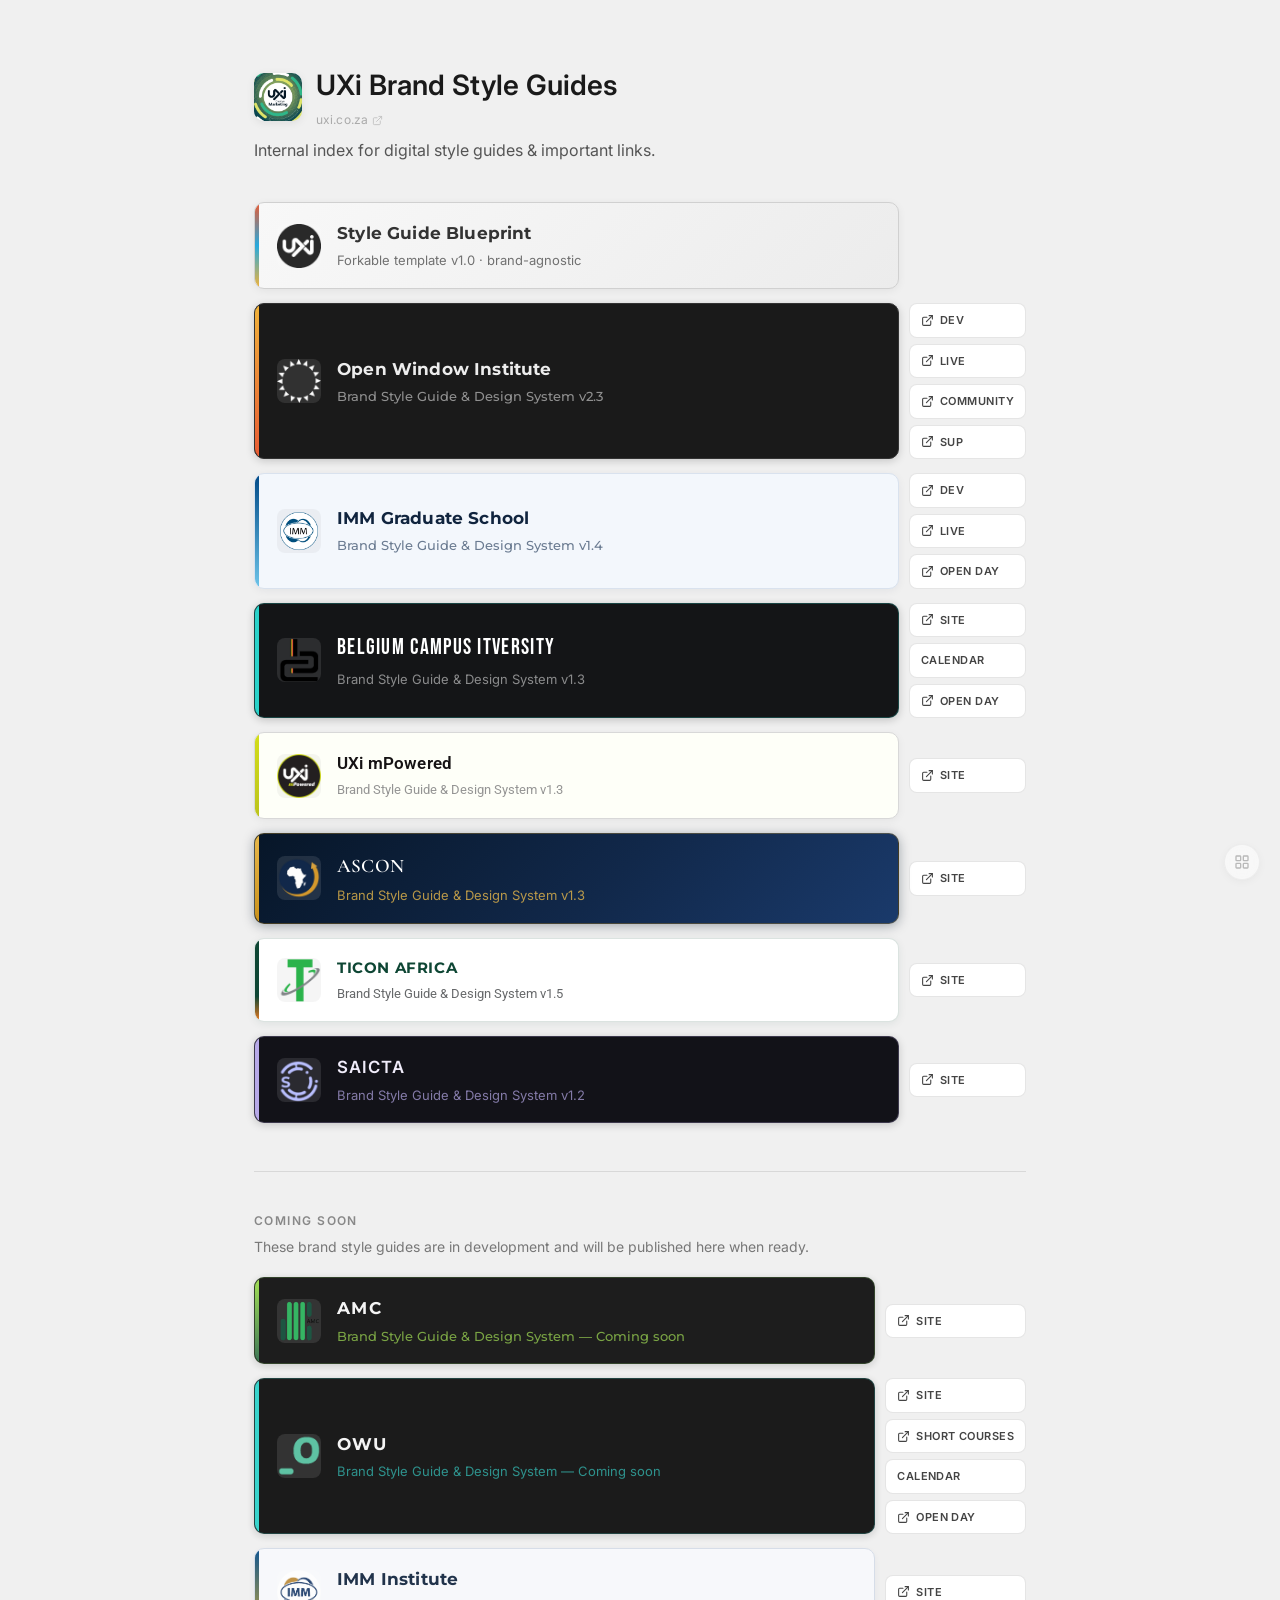
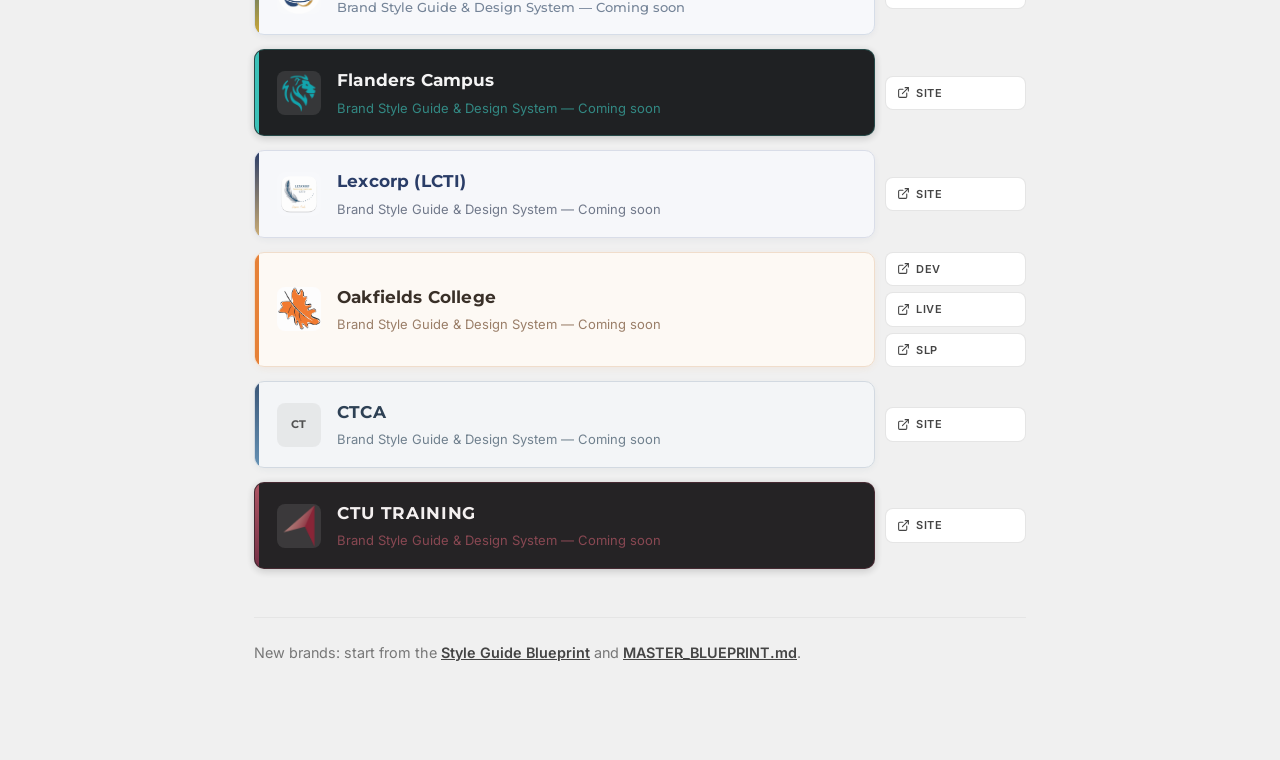
==== commit 29714368: "updated IMM GS 2" ====
--- a/index.html
+++ b/index.html
@@ -296,7 +296,7 @@
       box-shadow: 0 8px 24px rgba(231, 90, 51, 0.22);
     }
 
-    /* IMM Graduate School — light academic, navy + orange */
+    /* IMM Graduate School — light academic, navy + blue */
     .guide-card--imm {
       background: #f3f7fc;
       border: 1px solid #d9e2ee;
@@ -304,7 +304,7 @@
     }
 
     .guide-card--imm::before {
-      background: linear-gradient(180deg, #004987 0%, #f26122 100%);
+      background: linear-gradient(180deg, #004987 0%, #6dc4e9 100%);
     }
 
     .guide-card--imm strong {
@@ -321,8 +321,8 @@
 
     .guide-card--imm:hover,
     .guide-card--imm:focus-visible {
-      border-color: #f26122;
-      box-shadow: 0 8px 24px rgba(242, 97, 34, 0.14);
+      border-color: #004987;
+      box-shadow: 0 8px 24px rgba(0, 73, 135, 0.14);
     }
 
     /* Belgium Campus iTversity — near-black, turquoise + yellow */
@@ -789,7 +789,7 @@
           <img class="guide-card-icon" src="assets/favicons/IMM-GS-favicon.png" alt="" width="44" height="44">
           <div class="guide-card-body">
             <strong>IMM Graduate School</strong>
-            <span>Brand Style Guide &amp; Design System v1.3</span>
+            <span>Brand Style Guide &amp; Design System v1.4</span>
           </div>
         </a>
         <div class="guide-site-links">
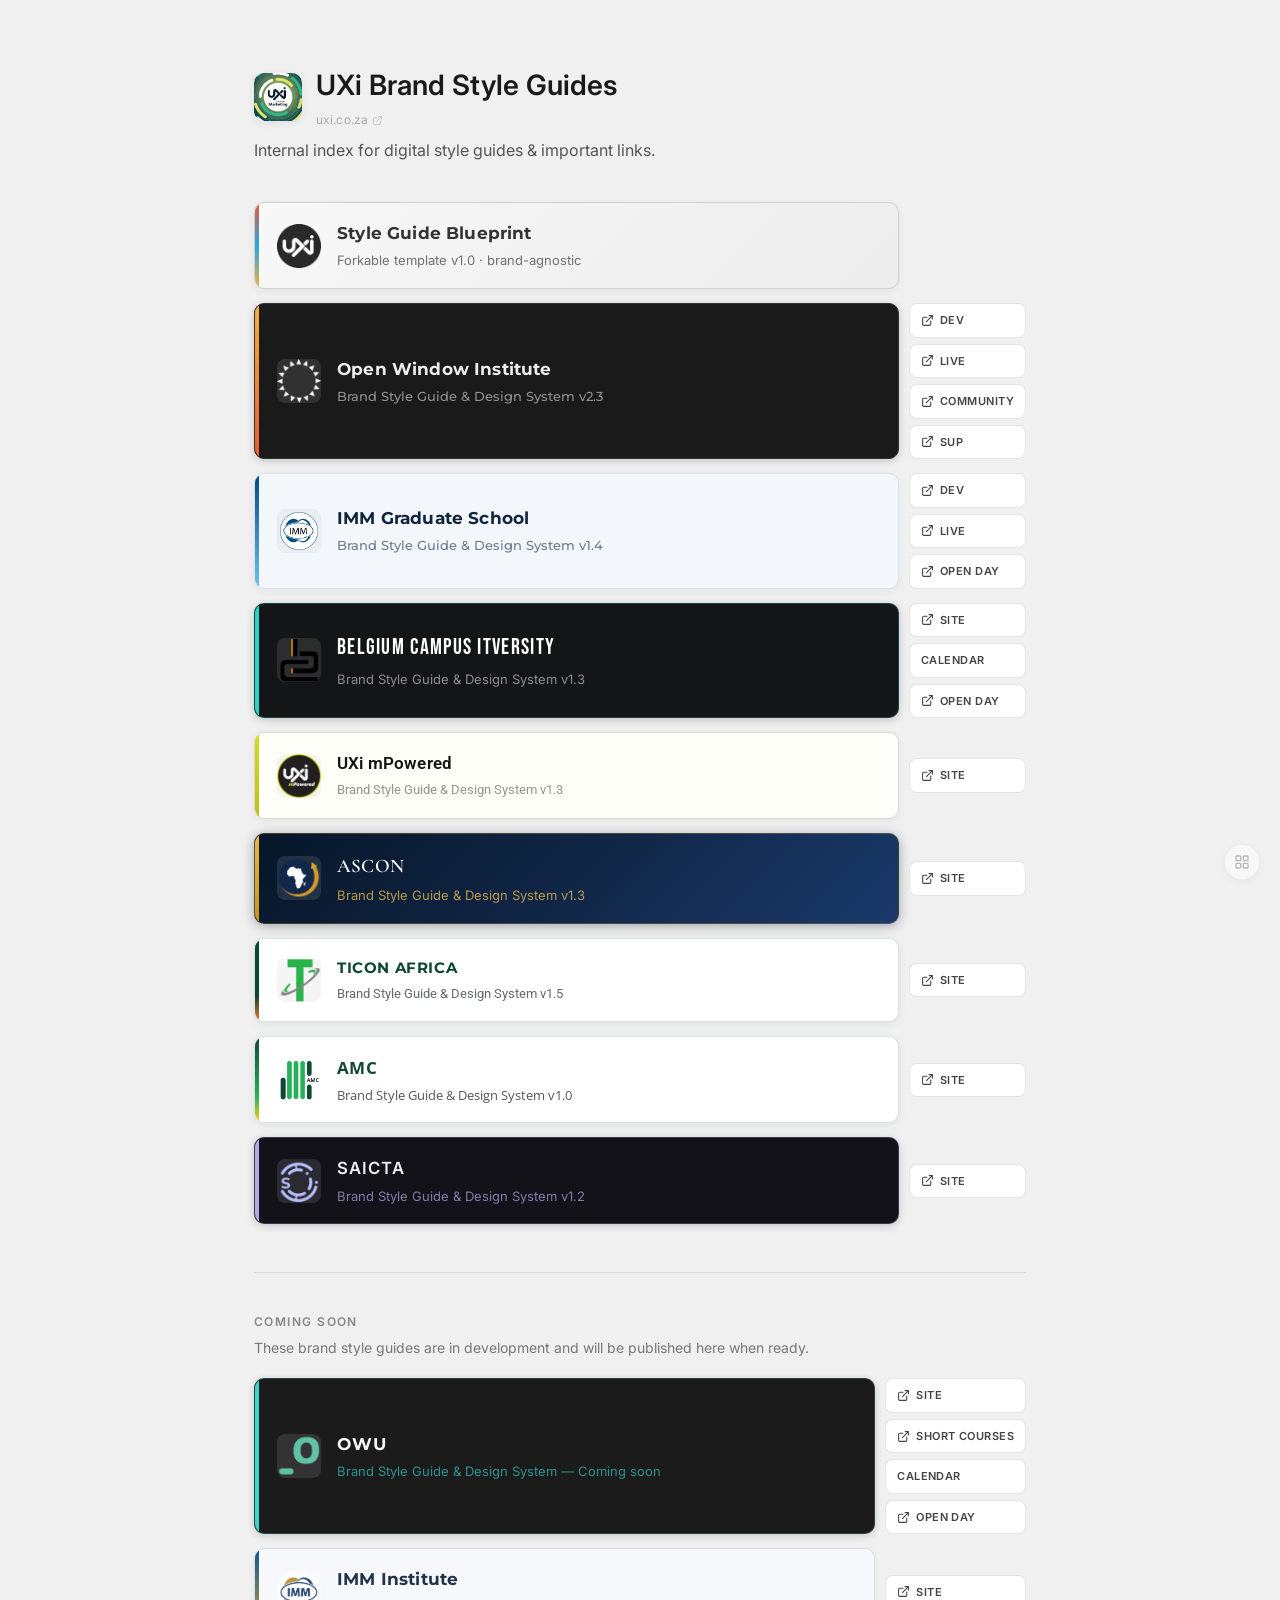
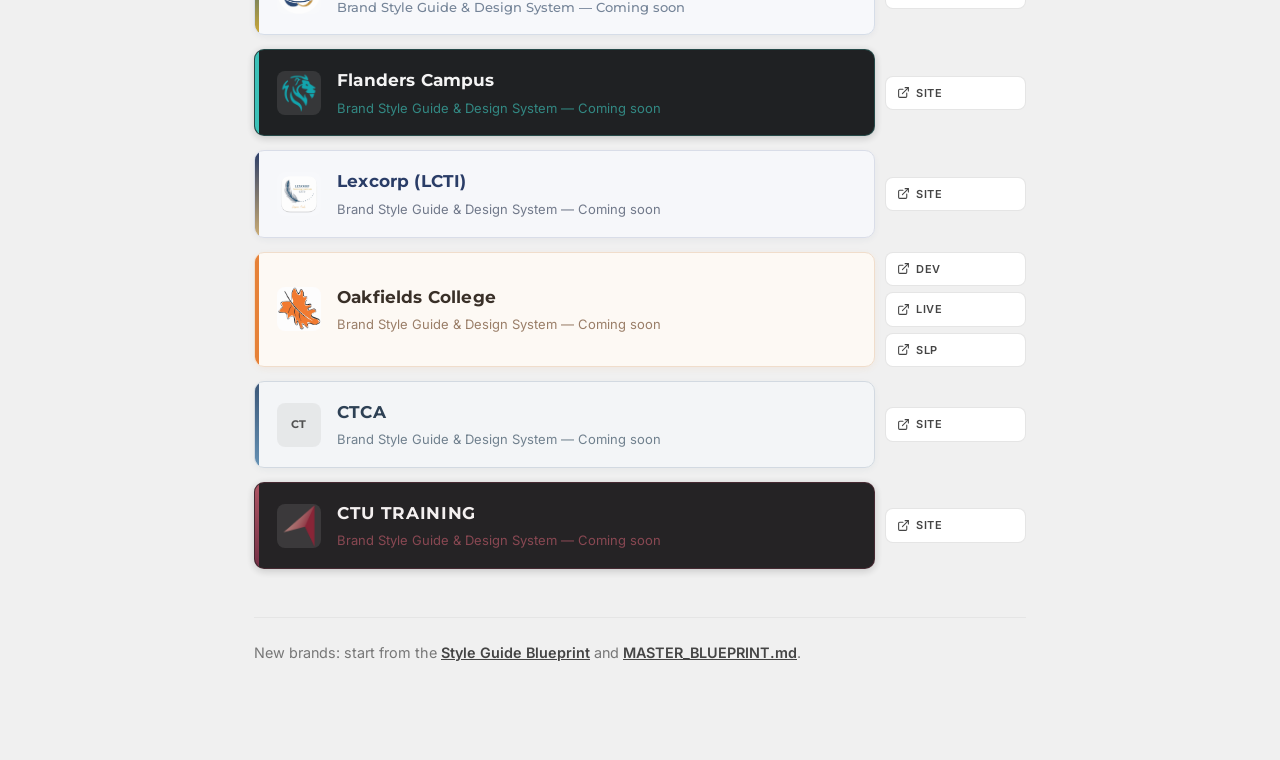
==== commit e255a2ef: "keith did it!" ====
--- a/index.html
+++ b/index.html
@@ -10,7 +10,7 @@
   <link rel="preconnect" href="https://fonts.googleapis.com">
   <link rel="preconnect" href="https://fonts.gstatic.com" crossorigin>
   <link
-    href="https://fonts.googleapis.com/css2?family=Bebas+Neue&family=Cormorant+Garamond:wght@600&family=Inter:wght@400;500;600&family=Montserrat:wght@600;700&family=Roboto:wght@400;500&display=swap"
+    href="https://fonts.googleapis.com/css2?family=Bebas+Neue&family=Cormorant+Garamond:wght@600&family=Inter:wght@400;500;600&family=Montserrat:wght@600;700&family=Open+Sans:wght@400;600;700;800&family=Roboto:wght@400;500&display=swap"
     rel="stylesheet">
   <link href="https://fonts.cdnfonts.com/css/lemon-milk" rel="stylesheet">
   <style>
@@ -475,29 +475,35 @@
       transform: none;
     }
 
-    /* AMC — dark + lime green bars */
+    /* AMC — dark green + yellow */
     .guide-card--amc {
-      background: #0c0c0c;
-      border: 1px solid rgba(126, 217, 87, 0.2);
-      box-shadow: 0 2px 8px rgba(0, 0, 0, 0.18);
+      background: #fff;
+      border: 1px solid rgba(17, 72, 53, 0.15);
+      box-shadow: 0 2px 8px rgba(17, 72, 53, 0.08);
     }
 
     .guide-card--amc::before {
-      background: linear-gradient(180deg, #9ee04a 0%, #2d6b4a 100%);
+      background: linear-gradient(180deg, #114835 0%, #27B259 70%, #FFD10C 100%);
     }
 
     .guide-card--amc strong {
-      font-family: Montserrat, sans-serif;
-      font-weight: 700;
-      letter-spacing: 0.08em;
-      text-transform: uppercase;
-      color: #f5f5f5;
+      font-family: 'Open Sans', sans-serif;
+      font-weight: 700;
+      letter-spacing: 0.02em;
+      text-transform: none;
+      color: #114835;
     }
 
     .guide-card--amc span {
-      color: rgba(158, 224, 74, 0.75);
-      font-family: Montserrat, sans-serif;
-      font-weight: 500;
+      color: #474948;
+      font-family: 'Open Sans', sans-serif;
+      font-weight: 400;
+    }
+
+    .guide-card--amc:hover,
+    .guide-card--amc:focus-visible {
+      border-color: #27B259;
+      box-shadow: 0 8px 24px rgba(17, 72, 53, 0.14);
     }
 
     /* OWU — dark + turquoise */
@@ -923,6 +929,27 @@
         </div>
       </li>
       <li class="guide-row">
+        <a class="guide-card guide-card--amc" href="AMC-style-guide/">
+          <img class="guide-card-icon" src="assets/favicons/AMC-favicon.png" alt="" width="44" height="44">
+          <div class="guide-card-body">
+            <strong>AMC</strong>
+            <span>Brand Style Guide &amp; Design System v1.0</span>
+          </div>
+        </a>
+        <div class="guide-site-links">
+          <a class="guide-site-link" href="https://africanmarketingconfederation.org/" target="_blank"
+            rel="noopener noreferrer" title="Open AMC website in new tab">
+            <svg xmlns="http://www.w3.org/2000/svg" viewBox="0 0 24 24" fill="none" stroke="currentColor"
+              stroke-width="2" stroke-linecap="round" stroke-linejoin="round" aria-hidden="true">
+              <path d="M18 13v6a2 2 0 0 1-2 2H5a2 2 0 0 1-2-2V8a2 2 0 0 1 2-2h6" />
+              <polyline points="15 3 21 3 21 9" />
+              <line x1="10" y1="14" x2="21" y2="3" />
+            </svg>
+            Site
+          </a>
+        </div>
+      </li>
+      <li class="guide-row">
         <a class="guide-card guide-card--saicta" href="SAICTA-style-guide/">
           <img class="guide-card-icon" src="assets/favicons/SAICTA-favicoon.png" alt="" width="44" height="44">
           <div class="guide-card-body">
@@ -949,27 +976,6 @@
       <h2 class="coming-soon-heading" id="coming-soon-heading">Coming Soon</h2>
       <p class="coming-soon-lead">These brand style guides are in development and will be published here when ready.</p>
       <ul class="guide-list">
-        <li class="guide-row">
-          <div class="guide-card guide-card--amc guide-card--disabled" aria-disabled="true">
-            <img class="guide-card-icon" src="assets/favicons/AMC-favicon.png" alt="" width="44" height="44">
-            <div class="guide-card-body">
-              <strong>AMC</strong>
-              <span>Brand Style Guide &amp; Design System — Coming soon</span>
-            </div>
-          </div>
-          <div class="guide-site-links">
-            <a class="guide-site-link" href="https://africanmarketingconfederation.org/" target="_blank"
-              rel="noopener noreferrer" title="Open AMC website in new tab">
-              <svg xmlns="http://www.w3.org/2000/svg" viewBox="0 0 24 24" fill="none" stroke="currentColor"
-                stroke-width="2" stroke-linecap="round" stroke-linejoin="round" aria-hidden="true">
-                <path d="M18 13v6a2 2 0 0 1-2 2H5a2 2 0 0 1-2-2V8a2 2 0 0 1 2-2h6" />
-                <polyline points="15 3 21 3 21 9" />
-                <line x1="10" y1="14" x2="21" y2="3" />
-              </svg>
-              Site
-            </a>
-          </div>
-        </li>
         <li class="guide-row">
           <div class="guide-card guide-card--owu guide-card--disabled" aria-disabled="true">
             <img class="guide-card-icon" src="assets/favicons/OWU-favicon.png" alt="" width="44" height="44">
